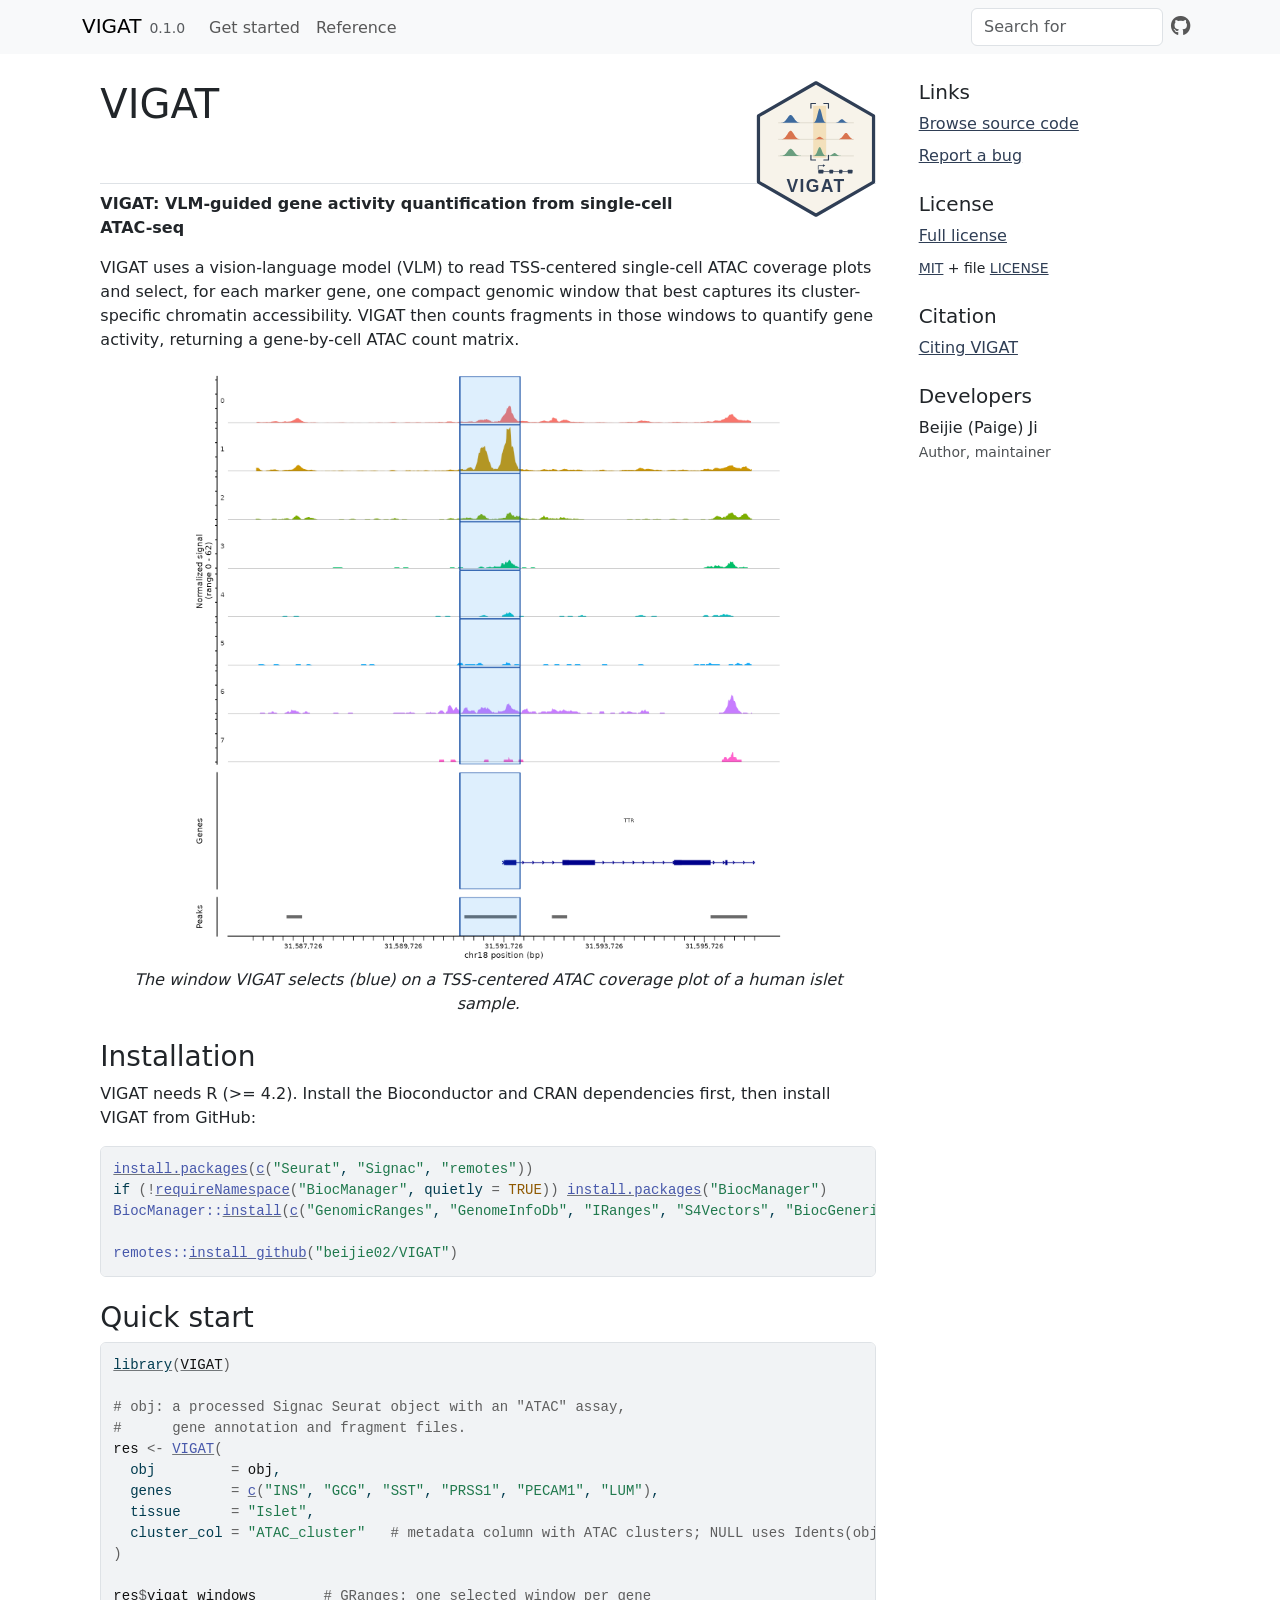
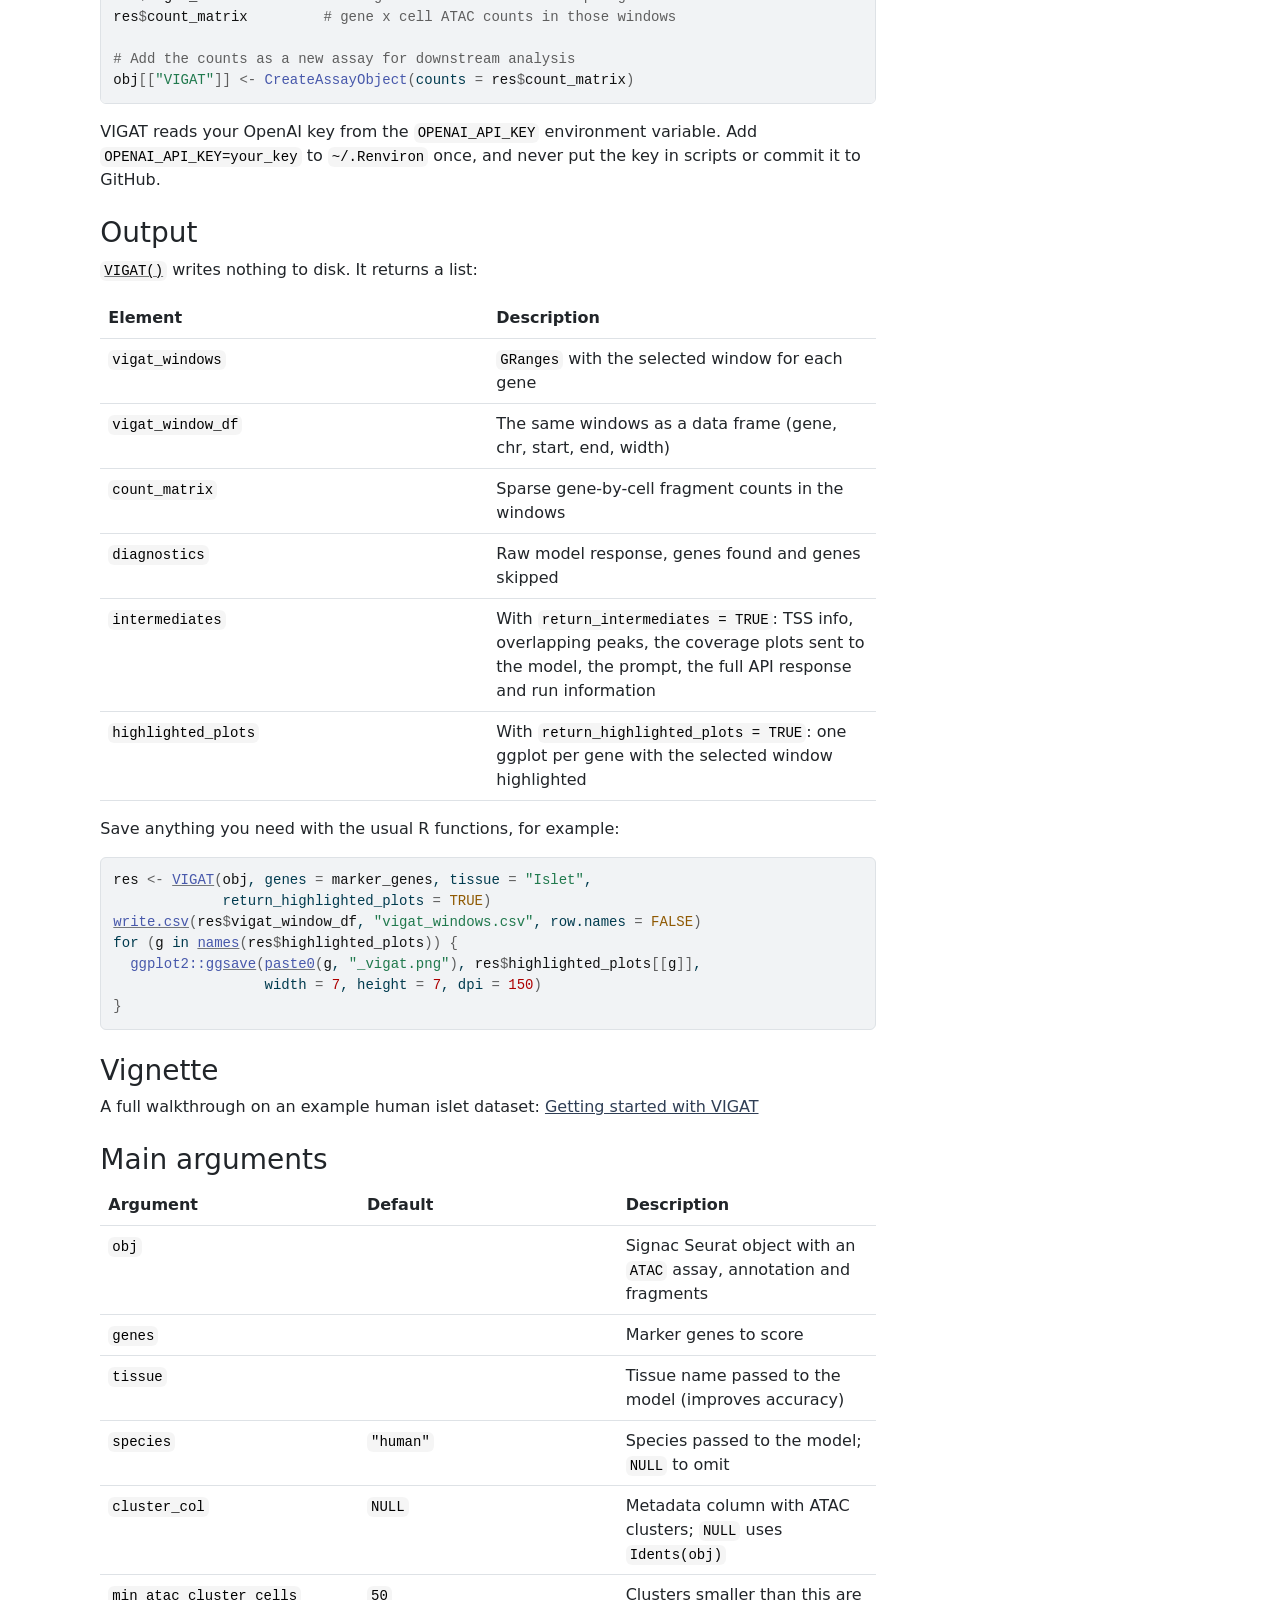
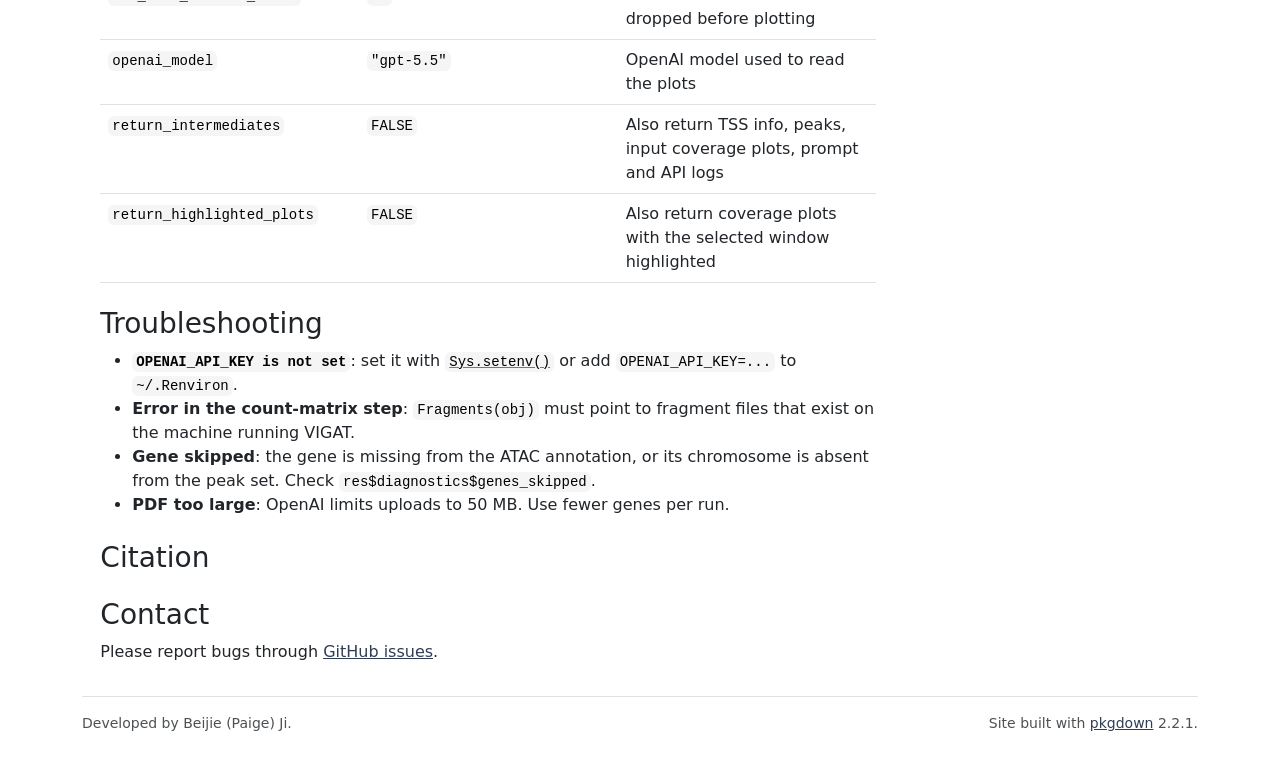
==== docs/index.html @ 5867aa21 "VIGAT(): returns results without writing files; vignette with islet example; pkgdown site" ====
<!DOCTYPE html>
<!-- Generated by pkgdown: do not edit by hand --><html lang="en">
<head>
<meta http-equiv="Content-Type" content="text/html; charset=UTF-8">
<meta charset="utf-8">
<meta http-equiv="X-UA-Compatible" content="IE=edge">
<meta name="viewport" content="width=device-width, initial-scale=1, shrink-to-fit=no">
<title>VIGAT: VLM-guided gene activity quantification from single-cell ATAC-seq • VIGAT</title>
<!-- favicons --><link rel="icon" type="image/png" sizes="96x96" href="favicon-96x96.png">
<link rel="icon" type="”image/svg+xml”" href="favicon.svg">
<link rel="apple-touch-icon" sizes="180x180" href="apple-touch-icon.png">
<link rel="icon" sizes="any" href="favicon.ico">
<link rel="manifest" href="site.webmanifest">
<script src="deps/jquery-3.6.0/jquery-3.6.0.min.js"></script><meta name="viewport" content="width=device-width, initial-scale=1, shrink-to-fit=no">
<link href="deps/bootstrap-5.3.1/bootstrap.min.css" rel="stylesheet">
<script src="deps/bootstrap-5.3.1/bootstrap.bundle.min.js"></script><link href="deps/font-awesome-6.5.2/css/all.min.css" rel="stylesheet">
<link href="deps/font-awesome-6.5.2/css/v4-shims.min.css" rel="stylesheet">
<script src="deps/headroom-0.11.0/headroom.min.js"></script><script src="deps/headroom-0.11.0/jQuery.headroom.min.js"></script><script src="deps/bootstrap-toc-1.0.1/bootstrap-toc.min.js"></script><script src="deps/clipboard.js-2.0.11/clipboard.min.js"></script><script src="deps/search-1.0.0/autocomplete.jquery.min.js"></script><script src="deps/search-1.0.0/fuse.min.js"></script><script src="deps/search-1.0.0/mark.min.js"></script><!-- pkgdown --><script src="pkgdown.js"></script><meta property="og:title" content="VIGAT: VLM-guided gene activity quantification from single-cell ATAC-seq">
<meta name="description" content="Quantifies gene activity from single-cell ATAC-seq data. Renders transcription start site centered coverage plots for marker genes, uses a vision-language model to select one compact genomic window per gene, and counts fragments in those windows to build a gene-by-cell ATAC count matrix.">
<meta property="og:description" content="Quantifies gene activity from single-cell ATAC-seq data. Renders transcription start site centered coverage plots for marker genes, uses a vision-language model to select one compact genomic window per gene, and counts fragments in those windows to build a gene-by-cell ATAC count matrix.">
<meta property="og:image" content="https://beijie02.github.io/VIGAT/logo.svg">
</head>
<body>
    <a href="#main" class="visually-hidden-focusable">Skip to contents</a>


    <nav class="navbar navbar-expand-lg fixed-top bg-light" data-bs-theme="light" aria-label="Site navigation"><div class="container">

    <a class="navbar-brand me-2" href="index.html">VIGAT</a>

    <small class="nav-text text-muted me-auto" data-bs-toggle="tooltip" data-bs-placement="bottom" title="">0.1.0</small>


    <button class="navbar-toggler" type="button" data-bs-toggle="collapse" data-bs-target="#navbar" aria-controls="navbar" aria-expanded="false" aria-label="Toggle navigation">
      <span class="navbar-toggler-icon"></span>
    </button>

    <div id="navbar" class="collapse navbar-collapse ms-3">
      <ul class="navbar-nav me-auto">
<li class="nav-item"><a class="nav-link" href="articles/VIGAT.html">Get started</a></li>
<li class="nav-item"><a class="nav-link" href="reference/index.html">Reference</a></li>
      </ul>
<ul class="navbar-nav">
<li class="nav-item"><form class="form-inline" role="search">
 <input class="form-control" type="search" name="search-input" id="search-input" autocomplete="off" aria-label="Search site" placeholder="Search for" data-search-index="search.json">
</form></li>
<li class="nav-item"><a class="external-link nav-link" href="https://github.com/beijie02/VIGAT/" aria-label="GitHub"><span class="fa fab fa-github fa-lg"></span></a></li>
      </ul>
</div>


  </div>
</nav><div class="container template-home">
<div class="row">
  <main id="main" class="col-md-9"><div class="section level1">
<div class="page-header">
<img src="logo.svg" class="logo" alt=""><h1 id="vigat-">VIGAT <a class="anchor" aria-label="anchor" href="#vigat-"></a>
</h1>
</div>
<p><strong>VIGAT: VLM-guided gene activity quantification from single-cell ATAC-seq</strong></p>
<p>VIGAT uses a vision-language model (VLM) to read TSS-centered single-cell ATAC coverage plots and select, for each marker gene, one compact genomic window that best captures its cluster-specific chromatin accessibility. VIGAT then counts fragments in those windows to quantify gene activity, returning a gene-by-cell ATAC count matrix.</p>
<p align="center">
<img src="reference/figures/vigat_example.png" width="600"><br><em>The window VIGAT selects (blue) on a TSS-centered ATAC coverage plot of a human islet sample.</em>
</p>
<div class="section level2">
<h2 id="installation">Installation<a class="anchor" aria-label="anchor" href="#installation"></a>
</h2>
<p>VIGAT needs R (&gt;= 4.2). Install the Bioconductor and CRAN dependencies first, then install VIGAT from GitHub:</p>
<div class="sourceCode" id="cb1"><pre class="downlit sourceCode r">
<code class="sourceCode R"><span><span class="fu"><a href="https://rdrr.io/r/utils/install.packages.html" class="external-link">install.packages</a></span><span class="op">(</span><span class="fu"><a href="https://rdrr.io/r/base/c.html" class="external-link">c</a></span><span class="op">(</span><span class="st">"Seurat"</span>, <span class="st">"Signac"</span>, <span class="st">"remotes"</span><span class="op">)</span><span class="op">)</span></span>
<span><span class="kw">if</span> <span class="op">(</span><span class="op">!</span><span class="fu"><a href="https://rdrr.io/r/base/ns-load.html" class="external-link">requireNamespace</a></span><span class="op">(</span><span class="st">"BiocManager"</span>, quietly <span class="op">=</span> <span class="cn">TRUE</span><span class="op">)</span><span class="op">)</span> <span class="fu"><a href="https://rdrr.io/r/utils/install.packages.html" class="external-link">install.packages</a></span><span class="op">(</span><span class="st">"BiocManager"</span><span class="op">)</span></span>
<span><span class="fu">BiocManager</span><span class="fu">::</span><span class="fu"><a href="https://bioconductor.github.io/BiocManager/reference/install.html" class="external-link">install</a></span><span class="op">(</span><span class="fu"><a href="https://rdrr.io/r/base/c.html" class="external-link">c</a></span><span class="op">(</span><span class="st">"GenomicRanges"</span>, <span class="st">"GenomeInfoDb"</span>, <span class="st">"IRanges"</span>, <span class="st">"S4Vectors"</span>, <span class="st">"BiocGenerics"</span><span class="op">)</span><span class="op">)</span></span>
<span></span>
<span><span class="fu">remotes</span><span class="fu">::</span><span class="fu"><a href="https://remotes.r-lib.org/reference/install_github.html" class="external-link">install_github</a></span><span class="op">(</span><span class="st">"beijie02/VIGAT"</span><span class="op">)</span></span></code></pre></div>
</div>
<div class="section level2">
<h2 id="quick-start">Quick start<a class="anchor" aria-label="anchor" href="#quick-start"></a>
</h2>
<div class="sourceCode" id="cb2"><pre class="downlit sourceCode r">
<code class="sourceCode R"><span><span class="kw"><a href="https://rdrr.io/r/base/library.html" class="external-link">library</a></span><span class="op">(</span><span class="va"><a href="https://github.com/beijie02/VIGAT" class="external-link">VIGAT</a></span><span class="op">)</span></span>
<span></span>
<span><span class="co"># obj: a processed Signac Seurat object with an "ATAC" assay,</span></span>
<span><span class="co">#      gene annotation and fragment files.</span></span>
<span><span class="va">res</span> <span class="op">&lt;-</span> <span class="fu"><a href="reference/VIGAT.html">VIGAT</a></span><span class="op">(</span></span>
<span>  obj         <span class="op">=</span> <span class="va">obj</span>,</span>
<span>  genes       <span class="op">=</span> <span class="fu"><a href="https://rdrr.io/r/base/c.html" class="external-link">c</a></span><span class="op">(</span><span class="st">"INS"</span>, <span class="st">"GCG"</span>, <span class="st">"SST"</span>, <span class="st">"PRSS1"</span>, <span class="st">"PECAM1"</span>, <span class="st">"LUM"</span><span class="op">)</span>,</span>
<span>  tissue      <span class="op">=</span> <span class="st">"Islet"</span>,</span>
<span>  cluster_col <span class="op">=</span> <span class="st">"ATAC_cluster"</span>   <span class="co"># metadata column with ATAC clusters; NULL uses Idents(obj)</span></span>
<span><span class="op">)</span></span>
<span></span>
<span><span class="va">res</span><span class="op">$</span><span class="va">vigat_windows</span>        <span class="co"># GRanges: one selected window per gene</span></span>
<span><span class="va">res</span><span class="op">$</span><span class="va">count_matrix</span>         <span class="co"># gene x cell ATAC counts in those windows</span></span>
<span></span>
<span><span class="co"># Add the counts as a new assay for downstream analysis</span></span>
<span><span class="va">obj</span><span class="op">[[</span><span class="st">"VIGAT"</span><span class="op">]</span><span class="op">]</span> <span class="op">&lt;-</span> <span class="fu">CreateAssayObject</span><span class="op">(</span>counts <span class="op">=</span> <span class="va">res</span><span class="op">$</span><span class="va">count_matrix</span><span class="op">)</span></span></code></pre></div>
<p>VIGAT reads your OpenAI key from the <code>OPENAI_API_KEY</code> environment variable. Add <code>OPENAI_API_KEY=your_key</code> to <code>~/.Renviron</code> once, and never put the key in scripts or commit it to GitHub.</p>
</div>
<div class="section level2">
<h2 id="output">Output<a class="anchor" aria-label="anchor" href="#output"></a>
</h2>
<p><code><a href="reference/VIGAT.html">VIGAT()</a></code> writes nothing to disk. It returns a list:</p>
<table class="table">
<colgroup>
<col width="50%">
<col width="50%">
</colgroup>
<thead><tr>
<th>Element</th>
<th>Description</th>
</tr></thead>
<tbody>
<tr>
<td><code>vigat_windows</code></td>
<td>
<code>GRanges</code> with the selected window for each gene</td>
</tr>
<tr>
<td><code>vigat_window_df</code></td>
<td>The same windows as a data frame (gene, chr, start, end, width)</td>
</tr>
<tr>
<td><code>count_matrix</code></td>
<td>Sparse gene-by-cell fragment counts in the windows</td>
</tr>
<tr>
<td><code>diagnostics</code></td>
<td>Raw model response, genes found and genes skipped</td>
</tr>
<tr>
<td><code>intermediates</code></td>
<td>With <code>return_intermediates = TRUE</code>: TSS info, overlapping peaks, the coverage plots sent to the model, the prompt, the full API response and run information</td>
</tr>
<tr>
<td><code>highlighted_plots</code></td>
<td>With <code>return_highlighted_plots = TRUE</code>: one ggplot per gene with the selected window highlighted</td>
</tr>
</tbody>
</table>
<p>Save anything you need with the usual R functions, for example:</p>
<div class="sourceCode" id="cb3"><pre class="downlit sourceCode r">
<code class="sourceCode R"><span><span class="va">res</span> <span class="op">&lt;-</span> <span class="fu"><a href="reference/VIGAT.html">VIGAT</a></span><span class="op">(</span><span class="va">obj</span>, genes <span class="op">=</span> <span class="va">marker_genes</span>, tissue <span class="op">=</span> <span class="st">"Islet"</span>,</span>
<span>             return_highlighted_plots <span class="op">=</span> <span class="cn">TRUE</span><span class="op">)</span></span>
<span><span class="fu"><a href="https://rdrr.io/r/utils/write.table.html" class="external-link">write.csv</a></span><span class="op">(</span><span class="va">res</span><span class="op">$</span><span class="va">vigat_window_df</span>, <span class="st">"vigat_windows.csv"</span>, row.names <span class="op">=</span> <span class="cn">FALSE</span><span class="op">)</span></span>
<span><span class="kw">for</span> <span class="op">(</span><span class="va">g</span> <span class="kw">in</span> <span class="fu"><a href="https://rdrr.io/r/base/names.html" class="external-link">names</a></span><span class="op">(</span><span class="va">res</span><span class="op">$</span><span class="va">highlighted_plots</span><span class="op">)</span><span class="op">)</span> <span class="op">{</span></span>
<span>  <span class="fu">ggplot2</span><span class="fu">::</span><span class="fu"><a href="https://ggplot2.tidyverse.org/reference/ggsave.html" class="external-link">ggsave</a></span><span class="op">(</span><span class="fu"><a href="https://rdrr.io/r/base/paste.html" class="external-link">paste0</a></span><span class="op">(</span><span class="va">g</span>, <span class="st">"_vigat.png"</span><span class="op">)</span>, <span class="va">res</span><span class="op">$</span><span class="va">highlighted_plots</span><span class="op">[[</span><span class="va">g</span><span class="op">]</span><span class="op">]</span>,</span>
<span>                  width <span class="op">=</span> <span class="fl">7</span>, height <span class="op">=</span> <span class="fl">7</span>, dpi <span class="op">=</span> <span class="fl">150</span><span class="op">)</span></span>
<span><span class="op">}</span></span></code></pre></div>
</div>
<div class="section level2">
<h2 id="vignette">Vignette<a class="anchor" aria-label="anchor" href="#vignette"></a>
</h2>
<p>A full walkthrough on an example human islet dataset: <a href="https://beijie02.github.io/VIGAT/articles/VIGAT.html">Getting started with VIGAT</a></p>
</div>
<div class="section level2">
<h2 id="main-arguments">Main arguments<a class="anchor" aria-label="anchor" href="#main-arguments"></a>
</h2>
<table class="table">
<colgroup>
<col width="33%">
<col width="33%">
<col width="33%">
</colgroup>
<thead><tr>
<th>Argument</th>
<th>Default</th>
<th>Description</th>
</tr></thead>
<tbody>
<tr>
<td><code>obj</code></td>
<td></td>
<td>Signac Seurat object with an <code>ATAC</code> assay, annotation and fragments</td>
</tr>
<tr>
<td><code>genes</code></td>
<td></td>
<td>Marker genes to score</td>
</tr>
<tr>
<td><code>tissue</code></td>
<td></td>
<td>Tissue name passed to the model (improves accuracy)</td>
</tr>
<tr>
<td><code>species</code></td>
<td><code>"human"</code></td>
<td>Species passed to the model; <code>NULL</code> to omit</td>
</tr>
<tr>
<td><code>cluster_col</code></td>
<td><code>NULL</code></td>
<td>Metadata column with ATAC clusters; <code>NULL</code> uses <code>Idents(obj)</code>
</td>
</tr>
<tr>
<td><code>min_atac_cluster_cells</code></td>
<td><code>50</code></td>
<td>Clusters smaller than this are dropped before plotting</td>
</tr>
<tr>
<td><code>openai_model</code></td>
<td><code>"gpt-5.5"</code></td>
<td>OpenAI model used to read the plots</td>
</tr>
<tr>
<td><code>return_intermediates</code></td>
<td><code>FALSE</code></td>
<td>Also return TSS info, peaks, input coverage plots, prompt and API logs</td>
</tr>
<tr>
<td><code>return_highlighted_plots</code></td>
<td><code>FALSE</code></td>
<td>Also return coverage plots with the selected window highlighted</td>
</tr>
</tbody>
</table>
</div>
<div class="section level2">
<h2 id="troubleshooting">Troubleshooting<a class="anchor" aria-label="anchor" href="#troubleshooting"></a>
</h2>
<ul>
<li>
<strong><code>OPENAI_API_KEY is not set</code></strong>: set it with <code><a href="https://rdrr.io/r/base/Sys.setenv.html" class="external-link">Sys.setenv()</a></code> or add <code>OPENAI_API_KEY=...</code> to <code>~/.Renviron</code>.</li>
<li>
<strong>Error in the count-matrix step</strong>: <code>Fragments(obj)</code> must point to fragment files that exist on the machine running VIGAT.</li>
<li>
<strong>Gene skipped</strong>: the gene is missing from the ATAC annotation, or its chromosome is absent from the peak set. Check <code>res$diagnostics$genes_skipped</code>.</li>
<li>
<strong>PDF too large</strong>: OpenAI limits uploads to 50 MB. Use fewer genes per run.</li>
</ul>
</div>
<div class="section level2">
<h2 id="citation">Citation<a class="anchor" aria-label="anchor" href="#citation"></a>
</h2>
<!-- TODO -->
</div>
<div class="section level2">
<h2 id="contact">Contact<a class="anchor" aria-label="anchor" href="#contact"></a>
</h2>
<!-- TODO: authors and maintainer. -->
<p>Please report bugs through <a href="https://github.com/beijie02/VIGAT/issues" class="external-link">GitHub issues</a>.</p>
</div>
</div>
  </main><aside class="col-md-3"><div class="links">
<h2 data-toc-skip>Links</h2>
<ul class="list-unstyled">
<li><a href="https://github.com/beijie02/VIGAT/" class="external-link">Browse source code</a></li>
<li><a href="https://github.com/beijie02/VIGAT/issues" class="external-link">Report a bug</a></li>
</ul>
</div>

<div class="license">
<h2 data-toc-skip>License</h2>
<ul class="list-unstyled">
<li><a href="LICENSE.html">Full license</a></li>
<li><small><a href="https://opensource.org/licenses/mit-license.php" class="external-link">MIT</a> + file <a href="LICENSE-text.html">LICENSE</a></small></li>
</ul>
</div>


<div class="citation">
<h2 data-toc-skip>Citation</h2>
<ul class="list-unstyled">
<li><a href="authors.html#citation">Citing VIGAT</a></li>
</ul>
</div>

<div class="developers">
<h2 data-toc-skip>Developers</h2>
<ul class="list-unstyled">
<li>Beijie (Paige) Ji <br><small class="roles"> Author, maintainer </small>   </li>
</ul>
</div>



  </aside>
</div>


    <footer><div class="pkgdown-footer-left">
  <p>Developed by Beijie (Paige) Ji.</p>
</div>

<div class="pkgdown-footer-right">
  <p>Site built with <a href="https://pkgdown.r-lib.org/" class="external-link">pkgdown</a> 2.2.1.</p>
</div>

    </footer>
</div>





  </body>
</html>
---- docs/deps/font-awesome-6.5.2/css/v4-shims.min.css ----
/*!
 * Font Awesome Free 6.5.2 by @fontawesome - https://fontawesome.com
 * License - https://fontawesome.com/license/free (Icons: CC BY 4.0, Fonts: SIL OFL 1.1, Code: MIT License)
 * Copyright 2024 Fonticons, Inc.
 */
.fa.fa-glass:before{content:"\f000"}.fa.fa-envelope-o{font-family:"Font Awesome 6 Free";font-weight:400}.fa.fa-envelope-o:before{content:"\f0e0"}.fa.fa-star-o{font-family:"Font Awesome 6 Free";font-weight:400}.fa.fa-star-o:before{content:"\f005"}.fa.fa-close:before,.fa.fa-remove:before{content:"\f00d"}.fa.fa-gear:before{content:"\f013"}.fa.fa-trash-o{font-family:"Font Awesome 6 Free";font-weight:400}.fa.fa-trash-o:before{content:"\f2ed"}.fa.fa-home:before{content:"\f015"}.fa.fa-file-o{font-family:"Font Awesome 6 Free";font-weight:400}.fa.fa-file-o:before{content:"\f15b"}.fa.fa-clock-o{font-family:"Font Awesome 6 Free";font-weight:400}.fa.fa-clock-o:before{content:"\f017"}.fa.fa-arrow-circle-o-down{font-family:"Font Awesome 6 Free";font-weight:400}.fa.fa-arrow-circle-o-down:before{content:"\f358"}.fa.fa-arrow-circle-o-up{font-family:"Font Awesome 6 Free";font-weight:400}.fa.fa-arrow-circle-o-up:before{content:"\f35b"}.fa.fa-play-circle-o{font-family:"Font Awesome 6 Free";font-weight:400}.fa.fa-play-circle-o:before{content:"\f144"}.fa.fa-repeat:before,.fa.fa-rotate-right:before{content:"\f01e"}.fa.fa-refresh:before{content:"\f021"}.fa.fa-list-alt{font-family:"Font Awesome 6 Free";font-weight:400}.fa.fa-list-alt:before{content:"\f022"}.fa.fa-dedent:before{content:"\f03b"}.fa.fa-video-camera:before{content:"\f03d"}.fa.fa-picture-o{font-family:"Font Awesome 6 Free";font-weight:400}.fa.fa-picture-o:before{content:"\f03e"}.fa.fa-photo{font-family:"Font Awesome 6 Free";font-weight:400}.fa.fa-photo:before{content:"\f03e"}.fa.fa-image{font-family:"Font Awesome 6 Free";font-weight:400}.fa.fa-image:before{content:"\f03e"}.fa.fa-map-marker:before{content:"\f3c5"}.fa.fa-pencil-square-o{font-family:"Font Awesome 6 Free";font-weight:400}.fa.fa-pencil-square-o:before{content:"\f044"}.fa.fa-edit{font-family:"Font Awesome 6 Free";font-weight:400}.fa.fa-edit:before{content:"\f044"}.fa.fa-share-square-o:before{content:"\f14d"}.fa.fa-check-square-o{font-family:"Font Awesome 6 Free";font-weight:400}.fa.fa-check-square-o:before{content:"\f14a"}.fa.fa-arrows:before{content:"\f0b2"}.fa.fa-times-circle-o{font-family:"Font Awesome 6 Free";font-weight:400}.fa.fa-times-circle-o:before{content:"\f057"}.fa.fa-check-circle-o{font-family:"Font Awesome 6 Free";font-weight:400}.fa.fa-check-circle-o:before{content:"\f058"}.fa.fa-mail-forward:before{content:"\f064"}.fa.fa-expand:before{content:"\f424"}.fa.fa-compress:before{content:"\f422"}.fa.fa-eye,.fa.fa-eye-slash{font-family:"Font Awesome 6 Free";font-weight:400}.fa.fa-warning:before{content:"\f071"}.fa.fa-calendar:before{content:"\f073"}.fa.fa-arrows-v:before{content:"\f338"}.fa.fa-arrows-h:before{content:"\f337"}.fa.fa-bar-chart-o:before,.fa.fa-bar-chart:before{content:"\e0e3"}.fa.fa-twitter-square{font-family:"Font Awesome 6 Brands";font-weight:400}.fa.fa-twitter-square:before{content:"\f081"}.fa.fa-facebook-square{font-family:"Font Awesome 6 Brands";font-weight:400}.fa.fa-facebook-square:before{content:"\f082"}.fa.fa-gears:before{content:"\f085"}.fa.fa-thumbs-o-up{font-family:"Font Awesome 6 Free";font-weight:400}.fa.fa-thumbs-o-up:before{content:"\f164"}.fa.fa-thumbs-o-down{font-family:"Font Awesome 6 Free";font-weight:400}.fa.fa-thumbs-o-down:before{content:"\f165"}.fa.fa-heart-o{font-family:"Font Awesome 6 Free";font-weight:400}.fa.fa-heart-o:before{content:"\f004"}.fa.fa-sign-out:before{content:"\f2f5"}.fa.fa-linkedin-square{font-family:"Font Awesome 6 Brands";font-weight:400}.fa.fa-linkedin-square:before{content:"\f08c"}.fa.fa-thumb-tack:before{content:"\f08d"}.fa.fa-external-link:before{content:"\f35d"}.fa.fa-sign-in:before{content:"\f2f6"}.fa.fa-github-square{font-family:"Font Awesome 6 Brands";font-weight:400}.fa.fa-github-square:before{content:"\f092"}.fa.fa-lemon-o{font-family:"Font Awesome 6 Free";font-weight:400}.fa.fa-lemon-o:before{content:"\f094"}.fa.fa-square-o{font-family:"Font Awesome 6 Free";font-weight:400}.fa.fa-square-o:before{content:"\f0c8"}.fa.fa-bookmark-o{font-family:"Font Awesome 6 Free";font-weight:400}.fa.fa-bookmark-o:before{content:"\f02e"}.fa.fa-facebook,.fa.fa-twitter{font-family:"Font Awesome 6 Brands";font-weight:400}.fa.fa-facebook:before{content:"\f39e"}.fa.fa-facebook-f{font-family:"Font Awesome 6 Brands";font-weight:400}.fa.fa-facebook-f:before{content:"\f39e"}.fa.fa-github{font-family:"Font Awesome 6 Brands";font-weight:400}.fa.fa-credit-card{font-family:"Font Awesome 6 Free";font-weight:400}.fa.fa-feed:before{content:"\f09e"}.fa.fa-hdd-o{font-family:"Font Awesome 6 Free";font-weight:400}.fa.fa-hdd-o:before{content:"\f0a0"}.fa.fa-hand-o-right{font-family:"Font Awesome 6 Free";font-weight:400}.fa.fa-hand-o-right:before{content:"\f0a4"}.fa.fa-hand-o-left{font-family:"Font Awesome 6 Free";font-weight:400}.fa.fa-hand-o-left:before{content:"\f0a5"}.fa.fa-hand-o-up{font-family:"Font Awesome 6 Free";font-weight:400}.fa.fa-hand-o-up:before{content:"\f0a6"}.fa.fa-hand-o-down{font-family:"Font Awesome 6 Free";font-weight:400}.fa.fa-hand-o-down:before{content:"\f0a7"}.fa.fa-globe:before{content:"\f57d"}.fa.fa-tasks:before{content:"\f828"}.fa.fa-arrows-alt:before{content:"\f31e"}.fa.fa-group:before{content:"\f0c0"}.fa.fa-chain:before{content:"\f0c1"}.fa.fa-cut:before{content:"\f0c4"}.fa.fa-files-o{font-family:"Font Awesome 6 Free";font-weight:400}.fa.fa-files-o:before{content:"\f0c5"}.fa.fa-floppy-o{font-family:"Font Awesome 6 Free";font-weight:400}.fa.fa-floppy-o:before{content:"\f0c7"}.fa.fa-save{font-family:"Font Awesome 6 Free";font-weight:400}.fa.fa-save:before{content:"\f0c7"}.fa.fa-navicon:before,.fa.fa-reorder:before{content:"\f0c9"}.fa.fa-magic:before{content:"\e2ca"}.fa.fa-pinterest,.fa.fa-pinterest-square{font-family:"Font Awesome 6 Brands";font-weight:400}.fa.fa-pinterest-square:before{content:"\f0d3"}.fa.fa-google-plus-square{font-family:"Font Awesome 6 Brands";font-weight:400}.fa.fa-google-plus-square:before{content:"\f0d4"}.fa.fa-google-plus{font-family:"Font Awesome 6 Brands";font-weight:400}.fa.fa-google-plus:before{content:"\f0d5"}.fa.fa-money:before{content:"\f3d1"}.fa.fa-unsorted:before{content:"\f0dc"}.fa.fa-sort-desc:before{content:"\f0dd"}.fa.fa-sort-asc:before{content:"\f0de"}.fa.fa-linkedin{font-family:"Font Awesome 6 Brands";font-weight:400}.fa.fa-linkedin:before{content:"\f0e1"}.fa.fa-rotate-left:before{content:"\f0e2"}.fa.fa-legal:before{content:"\f0e3"}.fa.fa-dashboard:before,.fa.fa-tachometer:before{content:"\f625"}.fa.fa-comment-o{font-family:"Font Awesome 6 Free";font-weight:400}.fa.fa-comment-o:before{content:"\f075"}.fa.fa-comments-o{font-family:"Font Awesome 6 Free";font-weight:400}.fa.fa-comments-o:before{content:"\f086"}.fa.fa-flash:before{content:"\f0e7"}.fa.fa-clipboard:before{content:"\f0ea"}.fa.fa-lightbulb-o{font-family:"Font Awesome 6 Free";font-weight:400}.fa.fa-lightbulb-o:before{content:"\f0eb"}.fa.fa-exchange:before{content:"\f362"}.fa.fa-cloud-download:before{content:"\f0ed"}.fa.fa-cloud-upload:before{content:"\f0ee"}.fa.fa-bell-o{font-family:"Font Awesome 6 Free";font-weight:400}.fa.fa-bell-o:before{content:"\f0f3"}.fa.fa-cutlery:before{content:"\f2e7"}.fa.fa-file-text-o{font-family:"Font Awesome 6 Free";font-weight:400}.fa.fa-file-text-o:before{content:"\f15c"}.fa.fa-building-o{font-family:"Font Awesome 6 Free";font-weight:400}.fa.fa-building-o:before{content:"\f1ad"}.fa.fa-hospital-o{font-family:"Font Awesome 6 Free";font-weight:400}.fa.fa-hospital-o:before{content:"\f0f8"}.fa.fa-tablet:before{content:"\f3fa"}.fa.fa-mobile-phone:before,.fa.fa-mobile:before{content:"\f3cd"}.fa.fa-circle-o{font-family:"Font Awesome 6 Free";font-weight:400}.fa.fa-circle-o:before{content:"\f111"}.fa.fa-mail-reply:before{content:"\f3e5"}.fa.fa-github-alt{font-family:"Font Awesome 6 Brands";font-weight:400}.fa.fa-folder-o{font-family:"Font Awesome 6 Free";font-weight:400}.fa.fa-folder-o:before{content:"\f07b"}.fa.fa-folder-open-o{font-family:"Font Awesome 6 Free";font-weight:400}.fa.fa-folder-open-o:before{content:"\f07c"}.fa.fa-smile-o{font-family:"Font Awesome 6 Free";font-weight:400}.fa.fa-smile-o:before{content:"\f118"}.fa.fa-frown-o{font-family:"Font Awesome 6 Free";font-weight:400}.fa.fa-frown-o:before{content:"\f119"}.fa.fa-meh-o{font-family:"Font Awesome 6 Free";font-weight:400}.fa.fa-meh-o:before{content:"\f11a"}.fa.fa-keyboard-o{font-family:"Font Awesome 6 Free";font-weight:400}.fa.fa-keyboard-o:before{content:"\f11c"}.fa.fa-flag-o{font-family:"Font Awesome 6 Free";font-weight:400}.fa.fa-flag-o:before{content:"\f024"}.fa.fa-mail-reply-all:before{content:"\f122"}.fa.fa-star-half-o{font-family:"Font Awesome 6 Free";font-weight:400}.fa.fa-star-half-o:before{content:"\f5c0"}.fa.fa-star-half-empty{font-family:"Font Awesome 6 Free";font-weight:400}.fa.fa-star-half-empty:before{content:"\f5c0"}.fa.fa-star-half-full{font-family:"Font Awesome 6 Free";font-weight:400}.fa.fa-star-half-full:before{content:"\f5c0"}.fa.fa-code-fork:before{content:"\f126"}.fa.fa-chain-broken:before,.fa.fa-unlink:before{content:"\f127"}.fa.fa-calendar-o{font-family:"Font Awesome 6 Free";font-weight:400}.fa.fa-calendar-o:before{content:"\f133"}.fa.fa-css3,.fa.fa-html5,.fa.fa-maxcdn{font-family:"Font Awesome 6 Brands";font-weight:400}.fa.fa-unlock-alt:before{content:"\f09c"}.fa.fa-minus-square-o{font-family:"Font Awesome 6 Free";font-weight:400}.fa.fa-minus-square-o:before{content:"\f146"}.fa.fa-level-up:before{content:"\f3bf"}.fa.fa-level-down:before{content:"\f3be"}.fa.fa-pencil-square:before{content:"\f14b"}.fa.fa-external-link-square:before{content:"\f360"}.fa.fa-compass{font-family:"Font Awesome 6 Free";font-weight:400}.fa.fa-caret-square-o-down{font-family:"Font Awesome 6 Free";font-weight:400}.fa.fa-caret-square-o-down:before{content:"\f150"}.fa.fa-toggle-down{font-family:"Font Awesome 6 Free";font-weight:400}.fa.fa-toggle-down:before{content:"\f150"}.fa.fa-caret-square-o-up{font-family:"Font Awesome 6 Free";font-weight:400}.fa.fa-caret-square-o-up:before{content:"\f151"}.fa.fa-toggle-up{font-family:"Font Awesome 6 Free";font-weight:400}.fa.fa-toggle-up:before{content:"\f151"}.fa.fa-caret-square-o-right{font-family:"Font Awesome 6 Free";font-weight:400}.fa.fa-caret-square-o-right:before{content:"\f152"}.fa.fa-toggle-right{font-family:"Font Awesome 6 Free";font-weight:400}.fa.fa-toggle-right:before{content:"\f152"}.fa.fa-eur:before,.fa.fa-euro:before{content:"\f153"}.fa.fa-gbp:before{content:"\f154"}.fa.fa-dollar:before,.fa.fa-usd:before{content:"\24"}.fa.fa-inr:before,.fa.fa-rupee:before{content:"\e1bc"}.fa.fa-cny:before,.fa.fa-jpy:before,.fa.fa-rmb:before,.fa.fa-yen:before{content:"\f157"}.fa.fa-rouble:before,.fa.fa-rub:before,.fa.fa-ruble:before{content:"\f158"}.fa.fa-krw:before,.fa.fa-won:before{content:"\f159"}.fa.fa-bitcoin,.fa.fa-btc{font-family:"Font Awesome 6 Brands";font-weight:400}.fa.fa-bitcoin:before{content:"\f15a"}.fa.fa-file-text:before{content:"\f15c"}.fa.fa-sort-alpha-asc:before{content:"\f15d"}.fa.fa-sort-alpha-desc:before{content:"\f881"}.fa.fa-sort-amount-asc:before{content:"\f884"}.fa.fa-sort-amount-desc:before{content:"\f160"}.fa.fa-sort-numeric-asc:before{content:"\f162"}.fa.fa-sort-numeric-desc:before{content:"\f886"}.fa.fa-youtube-square{font-family:"Font Awesome 6 Brands";font-weight:400}.fa.fa-youtube-square:before{content:"\f431"}.fa.fa-xing,.fa.fa-xing-square,.fa.fa-youtube{font-family:"Font Awesome 6 Brands";font-weight:400}.fa.fa-xing-square:before{content:"\f169"}.fa.fa-youtube-play{font-family:"Font Awesome 6 Brands";font-weight:400}.fa.fa-youtube-play:before{content:"\f167"}.fa.fa-adn,.fa.fa-bitbucket,.fa.fa-bitbucket-square,.fa.fa-dropbox,.fa.fa-flickr,.fa.fa-instagram,.fa.fa-stack-overflow{font-family:"Font Awesome 6 Brands";font-weight:400}.fa.fa-bitbucket-square:before{content:"\f171"}.fa.fa-tumblr,.fa.fa-tumblr-square{font-family:"Font Awesome 6 Brands";font-weight:400}.fa.fa-tumblr-square:before{content:"\f174"}.fa.fa-long-arrow-down:before{content:"\f309"}.fa.fa-long-arrow-up:before{content:"\f30c"}.fa.fa-long-arrow-left:before{content:"\f30a"}.fa.fa-long-arrow-right:before{content:"\f30b"}.fa.fa-android,.fa.fa-apple,.fa.fa-dribbble,.fa.fa-foursquare,.fa.fa-gittip,.fa.fa-gratipay,.fa.fa-linux,.fa.fa-skype,.fa.fa-trello,.fa.fa-windows{font-family:"Font Awesome 6 Brands";font-weight:400}.fa.fa-gittip:before{content:"\f184"}.fa.fa-sun-o{font-family:"Font Awesome 6 Free";font-weight:400}.fa.fa-sun-o:before{content:"\f185"}.fa.fa-moon-o{font-family:"Font Awesome 6 Free";font-weight:400}.fa.fa-moon-o:before{content:"\f186"}.fa.fa-pagelines,.fa.fa-renren,.fa.fa-stack-exchange,.fa.fa-vk,.fa.fa-weibo{font-family:"Font Awesome 6 Brands";font-weight:400}.fa.fa-arrow-circle-o-right{font-family:"Font Awesome 6 Free";font-weight:400}.fa.fa-arrow-circle-o-right:before{content:"\f35a"}.fa.fa-arrow-circle-o-left{font-family:"Font Awesome 6 Free";font-weight:400}.fa.fa-arrow-circle-o-left:before{content:"\f359"}.fa.fa-caret-square-o-left{font-family:"Font Awesome 6 Free";font-weight:400}.fa.fa-caret-square-o-left:before{content:"\f191"}.fa.fa-toggle-left{font-family:"Font Awesome 6 Free";font-weight:400}.fa.fa-toggle-left:before{content:"\f191"}.fa.fa-dot-circle-o{font-family:"Font Awesome 6 Free";font-weight:400}.fa.fa-dot-circle-o:before{content:"\f192"}.fa.fa-vimeo-square{font-family:"Font Awesome 6 Brands";font-weight:400}.fa.fa-vimeo-square:before{content:"\f194"}.fa.fa-try:before,.fa.fa-turkish-lira:before{content:"\e2bb"}.fa.fa-plus-square-o{font-family:"Font Awesome 6 Free";font-weight:400}.fa.fa-plus-square-o:before{content:"\f0fe"}.fa.fa-openid,.fa.fa-slack,.fa.fa-wordpress{font-family:"Font Awesome 6 Brands";font-weight:400}.fa.fa-bank:before,.fa.fa-institution:before{content:"\f19c"}.fa.fa-mortar-board:before{content:"\f19d"}.fa.fa-google,.fa.fa-reddit,.fa.fa-reddit-square,.fa.fa-yahoo{font-family:"Font Awesome 6 Brands";font-weight:400}.fa.fa-reddit-square:before{content:"\f1a2"}.fa.fa-behance,.fa.fa-behance-square,.fa.fa-delicious,.fa.fa-digg,.fa.fa-drupal,.fa.fa-joomla,.fa.fa-pied-piper-alt,.fa.fa-pied-piper-pp,.fa.fa-stumbleupon,.fa.fa-stumbleupon-circle{font-family:"Font Awesome 6 Brands";font-weight:400}.fa.fa-behance-square:before{content:"\f1b5"}.fa.fa-steam,.fa.fa-steam-square{font-family:"Font Awesome 6 Brands";font-weight:400}.fa.fa-steam-square:before{content:"\f1b7"}.fa.fa-automobile:before{content:"\f1b9"}.fa.fa-cab:before{content:"\f1ba"}.fa.fa-deviantart,.fa.fa-soundcloud,.fa.fa-spotify{font-family:"Font Awesome 6 Brands";font-weight:400}.fa.fa-file-pdf-o{font-family:"Font Awesome 6 Free";font-weight:400}.fa.fa-file-pdf-o:before{content:"\f1c1"}.fa.fa-file-word-o{font-family:"Font Awesome 6 Free";font-weight:400}.fa.fa-file-word-o:before{content:"\f1c2"}.fa.fa-file-excel-o{font-family:"Font Awesome 6 Free";font-weight:400}.fa.fa-file-excel-o:before{content:"\f1c3"}.fa.fa-file-powerpoint-o{font-family:"Font Awesome 6 Free";font-weight:400}.fa.fa-file-powerpoint-o:before{content:"\f1c4"}.fa.fa-file-image-o{font-family:"Font Awesome 6 Free";font-weight:400}.fa.fa-file-image-o:before{content:"\f1c5"}.fa.fa-file-photo-o{font-family:"Font Awesome 6 Free";font-weight:400}.fa.fa-file-photo-o:before{content:"\f1c5"}.fa.fa-file-picture-o{font-family:"Font Awesome 6 Free";font-weight:400}.fa.fa-file-picture-o:before{content:"\f1c5"}.fa.fa-file-archive-o{font-family:"Font Awesome 6 Free";font-weight:400}.fa.fa-file-archive-o:before{content:"\f1c6"}.fa.fa-file-zip-o{font-family:"Font Awesome 6 Free";font-weight:400}.fa.fa-file-zip-o:before{content:"\f1c6"}.fa.fa-file-audio-o{font-family:"Font Awesome 6 Free";font-weight:400}.fa.fa-file-audio-o:before{content:"\f1c7"}.fa.fa-file-sound-o{font-family:"Font Awesome 6 Free";font-weight:400}.fa.fa-file-sound-o:before{content:"\f1c7"}.fa.fa-file-video-o{font-family:"Font Awesome 6 Free";font-weight:400}.fa.fa-file-video-o:before{content:"\f1c8"}.fa.fa-file-movie-o{font-family:"Font Awesome 6 Free";font-weight:400}.fa.fa-file-movie-o:before{content:"\f1c8"}.fa.fa-file-code-o{font-family:"Font Awesome 6 Free";font-weight:400}.fa.fa-file-code-o:before{content:"\f1c9"}.fa.fa-codepen,.fa.fa-jsfiddle,.fa.fa-vine{font-family:"Font Awesome 6 Brands";font-weight:400}.fa.fa-life-bouy:before,.fa.fa-life-buoy:before,.fa.fa-life-saver:before,.fa.fa-support:before{content:"\f1cd"}.fa.fa-circle-o-notch:before{content:"\f1ce"}.fa.fa-ra,.fa.fa-rebel{font-family:"Font Awesome 6 Brands";font-weight:400}.fa.fa-ra:before{content:"\f1d0"}.fa.fa-resistance{font-family:"Font Awesome 6 Brands";font-weight:400}.fa.fa-resistance:before{content:"\f1d0"}.fa.fa-empire,.fa.fa-ge{font-family:"Font Awesome 6 Brands";font-weight:400}.fa.fa-ge:before{content:"\f1d1"}.fa.fa-git-square{font-family:"Font Awesome 6 Brands";font-weight:400}.fa.fa-git-square:before{content:"\f1d2"}.fa.fa-git,.fa.fa-hacker-news,.fa.fa-y-combinator-square{font-family:"Font Awesome 6 Brands";font-weight:400}.fa.fa-y-combinator-square:before{content:"\f1d4"}.fa.fa-yc-square{font-family:"Font Awesome 6 Brands";font-weight:400}.fa.fa-yc-square:before{content:"\f1d4"}.fa.fa-qq,.fa.fa-tencent-weibo,.fa.fa-wechat,.fa.fa-weixin{font-family:"Font Awesome 6 Brands";font-weight:400}.fa.fa-wechat:before{content:"\f1d7"}.fa.fa-send:before{content:"\f1d8"}.fa.fa-paper-plane-o{font-family:"Font Awesome 6 Free";font-weight:400}.fa.fa-paper-plane-o:before{content:"\f1d8"}.fa.fa-send-o{font-family:"Font Awesome 6 Free";font-weight:400}.fa.fa-send-o:before{content:"\f1d8"}.fa.fa-circle-thin{font-family:"Font Awesome 6 Free";font-weight:400}.fa.fa-circle-thin:before{content:"\f111"}.fa.fa-header:before{content:"\f1dc"}.fa.fa-futbol-o{font-family:"Font Awesome 6 Free";font-weight:400}.fa.fa-futbol-o:before{content:"\f1e3"}.fa.fa-soccer-ball-o{font-family:"Font Awesome 6 Free";font-weight:400}.fa.fa-soccer-ball-o:before{content:"\f1e3"}.fa.fa-slideshare,.fa.fa-twitch,.fa.fa-yelp{font-family:"Font Awesome 6 Brands";font-weight:400}.fa.fa-newspaper-o{font-family:"Font Awesome 6 Free";font-weight:400}.fa.fa-newspaper-o:before{content:"\f1ea"}.fa.fa-cc-amex,.fa.fa-cc-discover,.fa.fa-cc-mastercard,.fa.fa-cc-paypal,.fa.fa-cc-stripe,.fa.fa-cc-visa,.fa.fa-google-wallet,.fa.fa-paypal{font-family:"Font Awesome 6 Brands";font-weight:400}.fa.fa-bell-slash-o{font-family:"Font Awesome 6 Free";font-weight:400}.fa.fa-bell-slash-o:before{content:"\f1f6"}.fa.fa-trash:before{content:"\f2ed"}.fa.fa-copyright{font-family:"Font Awesome 6 Free";font-weight:400}.fa.fa-eyedropper:before{content:"\f1fb"}.fa.fa-area-chart:before{content:"\f1fe"}.fa.fa-pie-chart:before{content:"\f200"}.fa.fa-line-chart:before{content:"\f201"}.fa.fa-lastfm,.fa.fa-lastfm-square{font-family:"Font Awesome 6 Brands";font-weight:400}.fa.fa-lastfm-square:before{content:"\f203"}.fa.fa-angellist,.fa.fa-ioxhost{font-family:"Font Awesome 6 Brands";font-weight:400}.fa.fa-cc{font-family:"Font Awesome 6 Free";font-weight:400}.fa.fa-cc:before{content:"\f20a"}.fa.fa-ils:before,.fa.fa-shekel:before,.fa.fa-sheqel:before{content:"\f20b"}.fa.fa-buysellads,.fa.fa-connectdevelop,.fa.fa-dashcube,.fa.fa-forumbee,.fa.fa-leanpub,.fa.fa-sellsy,.fa.fa-shirtsinbulk,.fa.fa-simplybuilt,.fa.fa-skyatlas{font-family:"Font Awesome 6 Brands";font-weight:400}.fa.fa-diamond{font-family:"Font Awesome 6 Free";font-weight:400}.fa.fa-diamond:before{content:"\f3a5"}.fa.fa-intersex:before,.fa.fa-transgender:before{content:"\f224"}.fa.fa-transgender-alt:before{content:"\f225"}.fa.fa-facebook-official{font-family:"Font Awesome 6 Brands";font-weight:400}.fa.fa-facebook-official:before{content:"\f09a"}.fa.fa-pinterest-p,.fa.fa-whatsapp{font-family:"Font Awesome 6 Brands";font-weight:400}.fa.fa-hotel:before{content:"\f236"}.fa.fa-medium,.fa.fa-viacoin,.fa.fa-y-combinator,.fa.fa-yc{font-family:"Font Awesome 6 Brands";font-weight:400}.fa.fa-yc:before{content:"\f23b"}.fa.fa-expeditedssl,.fa.fa-opencart,.fa.fa-optin-monster{font-family:"Font Awesome 6 Brands";font-weight:400}.fa.fa-battery-4:before,.fa.fa-battery:before{content:"\f240"}.fa.fa-battery-3:before{content:"\f241"}.fa.fa-battery-2:before{content:"\f242"}.fa.fa-battery-1:before{content:"\f243"}.fa.fa-battery-0:before{content:"\f244"}.fa.fa-object-group,.fa.fa-object-ungroup,.fa.fa-sticky-note-o{font-family:"Font Awesome 6 Free";font-weight:400}.fa.fa-sticky-note-o:before{content:"\f249"}.fa.fa-cc-diners-club,.fa.fa-cc-jcb{font-family:"Font Awesome 6 Brands";font-weight:400}.fa.fa-clone{font-family:"Font Awesome 6 Free";font-weight:400}.fa.fa-hourglass-o:before{content:"\f254"}.fa.fa-hourglass-1:before{content:"\f251"}.fa.fa-hourglass-2:before{content:"\f252"}.fa.fa-hourglass-3:before{content:"\f253"}.fa.fa-hand-rock-o{font-family:"Font Awesome 6 Free";font-weight:400}.fa.fa-hand-rock-o:before{content:"\f255"}.fa.fa-hand-grab-o{font-family:"Font Awesome 6 Free";font-weight:400}.fa.fa-hand-grab-o:before{content:"\f255"}.fa.fa-hand-paper-o{font-family:"Font Awesome 6 Free";font-weight:400}.fa.fa-hand-paper-o:before{content:"\f256"}.fa.fa-hand-stop-o{font-family:"Font Awesome 6 Free";font-weight:400}.fa.fa-hand-stop-o:before{content:"\f256"}.fa.fa-hand-scissors-o{font-family:"Font Awesome 6 Free";font-weight:400}.fa.fa-hand-scissors-o:before{content:"\f257"}.fa.fa-hand-lizard-o{font-family:"Font Awesome 6 Free";font-weight:400}.fa.fa-hand-lizard-o:before{content:"\f258"}.fa.fa-hand-spock-o{font-family:"Font Awesome 6 Free";font-weight:400}.fa.fa-hand-spock-o:before{content:"\f259"}.fa.fa-hand-pointer-o{font-family:"Font Awesome 6 Free";font-weight:400}.fa.fa-hand-pointer-o:before{content:"\f25a"}.fa.fa-hand-peace-o{font-family:"Font Awesome 6 Free";font-weight:400}.fa.fa-hand-peace-o:before{content:"\f25b"}.fa.fa-registered{font-family:"Font Awesome 6 Free";font-weight:400}.fa.fa-creative-commons,.fa.fa-gg,.fa.fa-gg-circle,.fa.fa-odnoklassniki,.fa.fa-odnoklassniki-square{font-family:"Font Awesome 6 Brands";font-weight:400}.fa.fa-odnoklassniki-square:before{content:"\f264"}.fa.fa-chrome,.fa.fa-firefox,.fa.fa-get-pocket,.fa.fa-internet-explorer,.fa.fa-opera,.fa.fa-safari,.fa.fa-wikipedia-w{font-family:"Font Awesome 6 Brands";font-weight:400}.fa.fa-television:before{content:"\f26c"}.fa.fa-500px,.fa.fa-amazon,.fa.fa-contao{font-family:"Font Awesome 6 Brands";font-weight:400}.fa.fa-calendar-plus-o{font-family:"Font Awesome 6 Free";font-weight:400}.fa.fa-calendar-plus-o:before{content:"\f271"}.fa.fa-calendar-minus-o{font-family:"Font Awesome 6 Free";font-weight:400}.fa.fa-calendar-minus-o:before{content:"\f272"}.fa.fa-calendar-times-o{font-family:"Font Awesome 6 Free";font-weight:400}.fa.fa-calendar-times-o:before{content:"\f273"}.fa.fa-calendar-check-o{font-family:"Font Awesome 6 Free";font-weight:400}.fa.fa-calendar-check-o:before{content:"\f274"}.fa.fa-map-o{font-family:"Font Awesome 6 Free";font-weight:400}.fa.fa-map-o:before{content:"\f279"}.fa.fa-commenting:before{content:"\f4ad"}.fa.fa-commenting-o{font-family:"Font Awesome 6 Free";font-weight:400}.fa.fa-commenting-o:before{content:"\f4ad"}.fa.fa-houzz,.fa.fa-vimeo{font-family:"Font Awesome 6 Brands";font-weight:400}.fa.fa-vimeo:before{content:"\f27d"}.fa.fa-black-tie,.fa.fa-edge,.fa.fa-fonticons,.fa.fa-reddit-alien{font-family:"Font Awesome 6 Brands";font-weight:400}.fa.fa-credit-card-alt:before{content:"\f09d"}.fa.fa-codiepie,.fa.fa-fort-awesome,.fa.fa-mixcloud,.fa.fa-modx,.fa.fa-product-hunt,.fa.fa-scribd,.fa.fa-usb{font-family:"Font Awesome 6 Brands";font-weight:400}.fa.fa-pause-circle-o{font-family:"Font Awesome 6 Free";font-weight:400}.fa.fa-pause-circle-o:before{content:"\f28b"}.fa.fa-stop-circle-o{font-family:"Font Awesome 6 Free";font-weight:400}.fa.fa-stop-circle-o:before{content:"\f28d"}.fa.fa-bluetooth,.fa.fa-bluetooth-b,.fa.fa-envira,.fa.fa-gitlab,.fa.fa-wheelchair-alt,.fa.fa-wpbeginner,.fa.fa-wpforms{font-family:"Font Awesome 6 Brands";font-weight:400}.fa.fa-wheelchair-alt:before{content:"\f368"}.fa.fa-question-circle-o{font-family:"Font Awesome 6 Free";font-weight:400}.fa.fa-question-circle-o:before{content:"\f059"}.fa.fa-volume-control-phone:before{content:"\f2a0"}.fa.fa-asl-interpreting:before{content:"\f2a3"}.fa.fa-deafness:before,.fa.fa-hard-of-hearing:before{content:"\f2a4"}.fa.fa-glide,.fa.fa-glide-g{font-family:"Font Awesome 6 Brands";font-weight:400}.fa.fa-signing:before{content:"\f2a7"}.fa.fa-viadeo,.fa.fa-viadeo-square{font-family:"Font Awesome 6 Brands";font-weight:400}.fa.fa-viadeo-square:before{content:"\f2aa"}.fa.fa-snapchat,.fa.fa-snapchat-ghost{font-family:"Font Awesome 6 Brands";font-weight:400}.fa.fa-snapchat-ghost:before{content:"\f2ab"}.fa.fa-snapchat-square{font-family:"Font Awesome 6 Brands";font-weight:400}.fa.fa-snapchat-square:before{content:"\f2ad"}.fa.fa-first-order,.fa.fa-google-plus-official,.fa.fa-pied-piper,.fa.fa-themeisle,.fa.fa-yoast{font-family:"Font Awesome 6 Brands";font-weight:400}.fa.fa-google-plus-official:before{content:"\f2b3"}.fa.fa-google-plus-circle{font-family:"Font Awesome 6 Brands";font-weight:400}.fa.fa-google-plus-circle:before{content:"\f2b3"}.fa.fa-fa,.fa.fa-font-awesome{font-family:"Font Awesome 6 Brands";font-weight:400}.fa.fa-fa:before{content:"\f2b4"}.fa.fa-handshake-o{font-family:"Font Awesome 6 Free";font-weight:400}.fa.fa-handshake-o:before{content:"\f2b5"}.fa.fa-envelope-open-o{font-family:"Font Awesome 6 Free";font-weight:400}.fa.fa-envelope-open-o:before{content:"\f2b6"}.fa.fa-linode{font-family:"Font Awesome 6 Brands";font-weight:400}.fa.fa-address-book-o{font-family:"Font Awesome 6 Free";font-weight:400}.fa.fa-address-book-o:before{content:"\f2b9"}.fa.fa-vcard:before{content:"\f2bb"}.fa.fa-address-card-o{font-family:"Font Awesome 6 Free";font-weight:400}.fa.fa-address-card-o:before{content:"\f2bb"}.fa.fa-vcard-o{font-family:"Font Awesome 6 Free";font-weight:400}.fa.fa-vcard-o:before{content:"\f2bb"}.fa.fa-user-circle-o{font-family:"Font Awesome 6 Free";font-weight:400}.fa.fa-user-circle-o:before{content:"\f2bd"}.fa.fa-user-o{font-family:"Font Awesome 6 Free";font-weight:400}.fa.fa-user-o:before{content:"\f007"}.fa.fa-id-badge{font-family:"Font Awesome 6 Free";font-weight:400}.fa.fa-drivers-license:before{content:"\f2c2"}.fa.fa-id-card-o{font-family:"Font Awesome 6 Free";font-weight:400}.fa.fa-id-card-o:before{content:"\f2c2"}.fa.fa-drivers-license-o{font-family:"Font Awesome 6 Free";font-weight:400}.fa.fa-drivers-license-o:before{content:"\f2c2"}.fa.fa-free-code-camp,.fa.fa-quora,.fa.fa-telegram{font-family:"Font Awesome 6 Brands";font-weight:400}.fa.fa-thermometer-4:before,.fa.fa-thermometer:before{content:"\f2c7"}.fa.fa-thermometer-3:before{content:"\f2c8"}.fa.fa-thermometer-2:before{content:"\f2c9"}.fa.fa-thermometer-1:before{content:"\f2ca"}.fa.fa-thermometer-0:before{content:"\f2cb"}.fa.fa-bathtub:before,.fa.fa-s15:before{content:"\f2cd"}.fa.fa-window-maximize,.fa.fa-window-restore{font-family:"Font Awesome 6 Free";font-weight:400}.fa.fa-times-rectangle:before{content:"\f410"}.fa.fa-window-close-o{font-family:"Font Awesome 6 Free";font-weight:400}.fa.fa-window-close-o:before{content:"\f410"}.fa.fa-times-rectangle-o{font-family:"Font Awesome 6 Free";font-weight:400}.fa.fa-times-rectangle-o:before{content:"\f410"}.fa.fa-bandcamp,.fa.fa-eercast,.fa.fa-etsy,.fa.fa-grav,.fa.fa-imdb,.fa.fa-ravelry{font-family:"Font Awesome 6 Brands";font-weight:400}.fa.fa-eercast:before{content:"\f2da"}.fa.fa-snowflake-o{font-family:"Font Awesome 6 Free";font-weight:400}.fa.fa-snowflake-o:before{content:"\f2dc"}.fa.fa-meetup,.fa.fa-superpowers,.fa.fa-wpexplorer{font-family:"Font Awesome 6 Brands";font-weight:400}
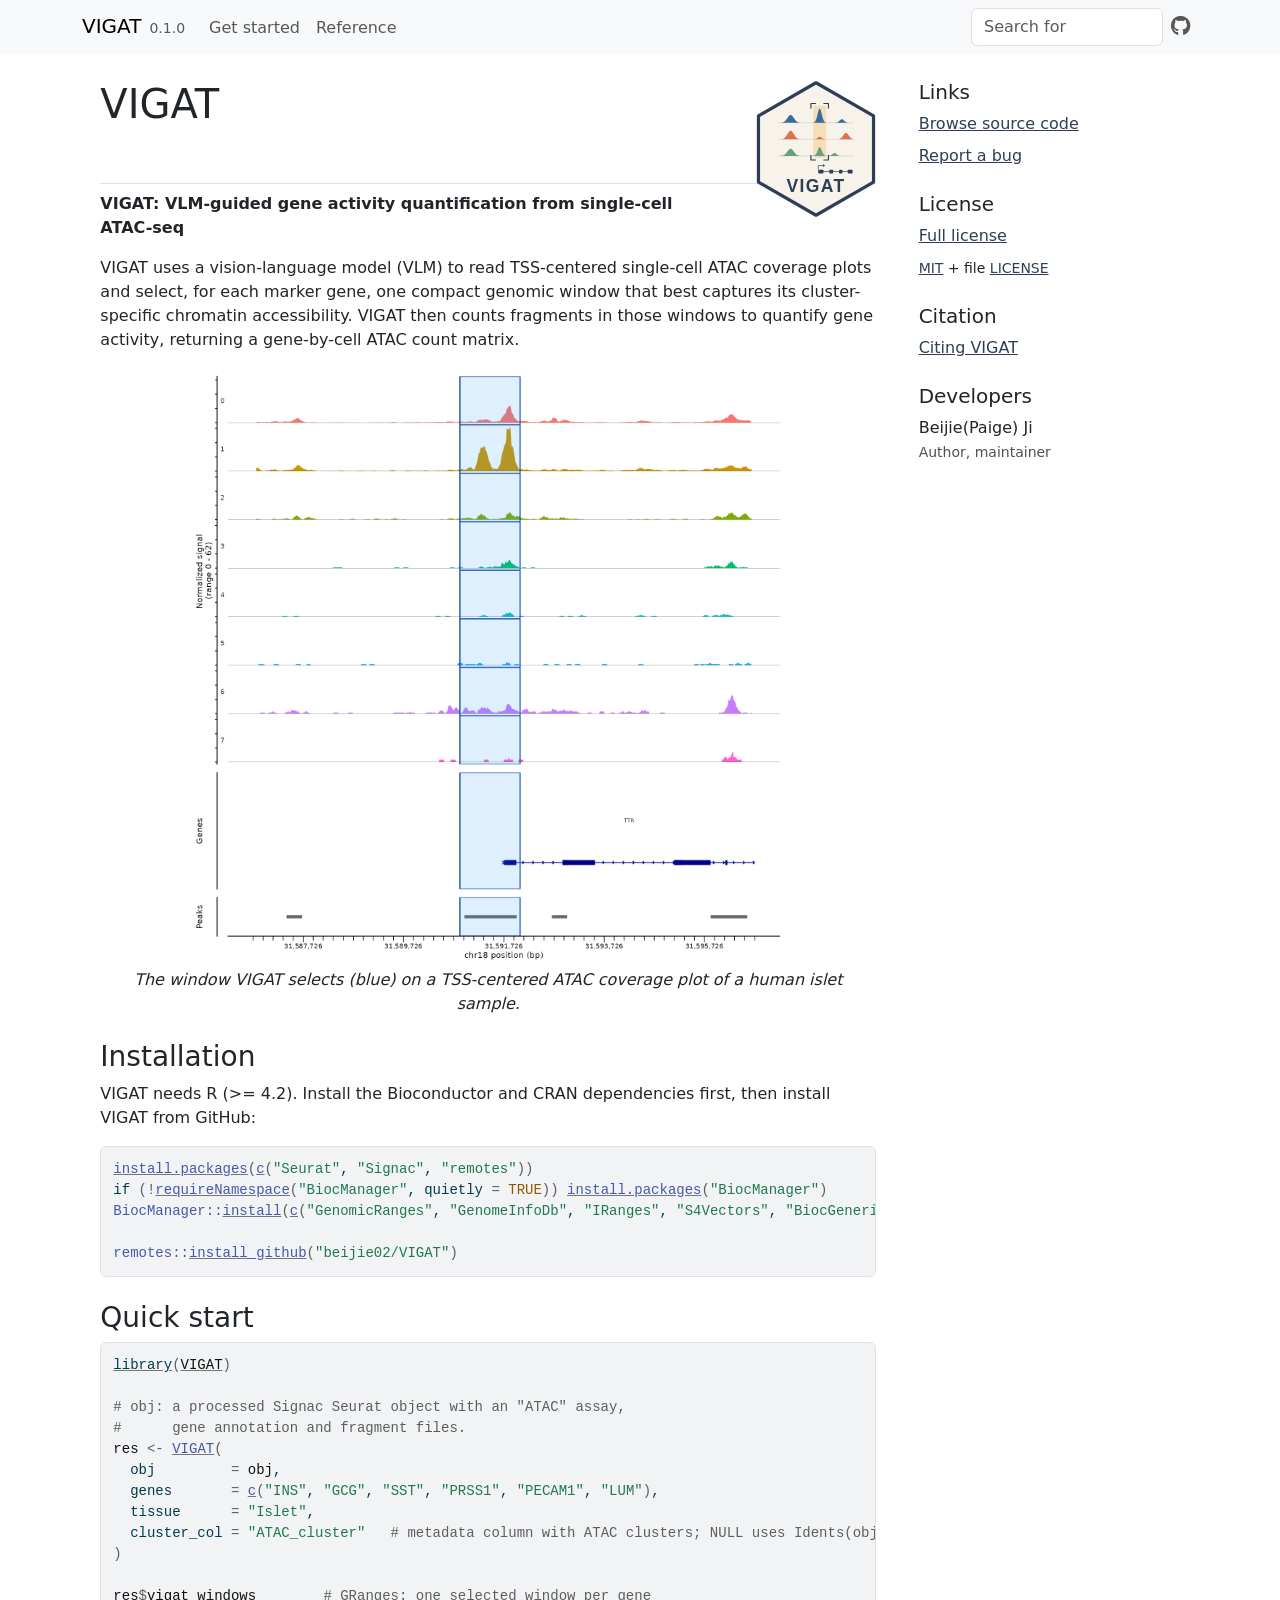
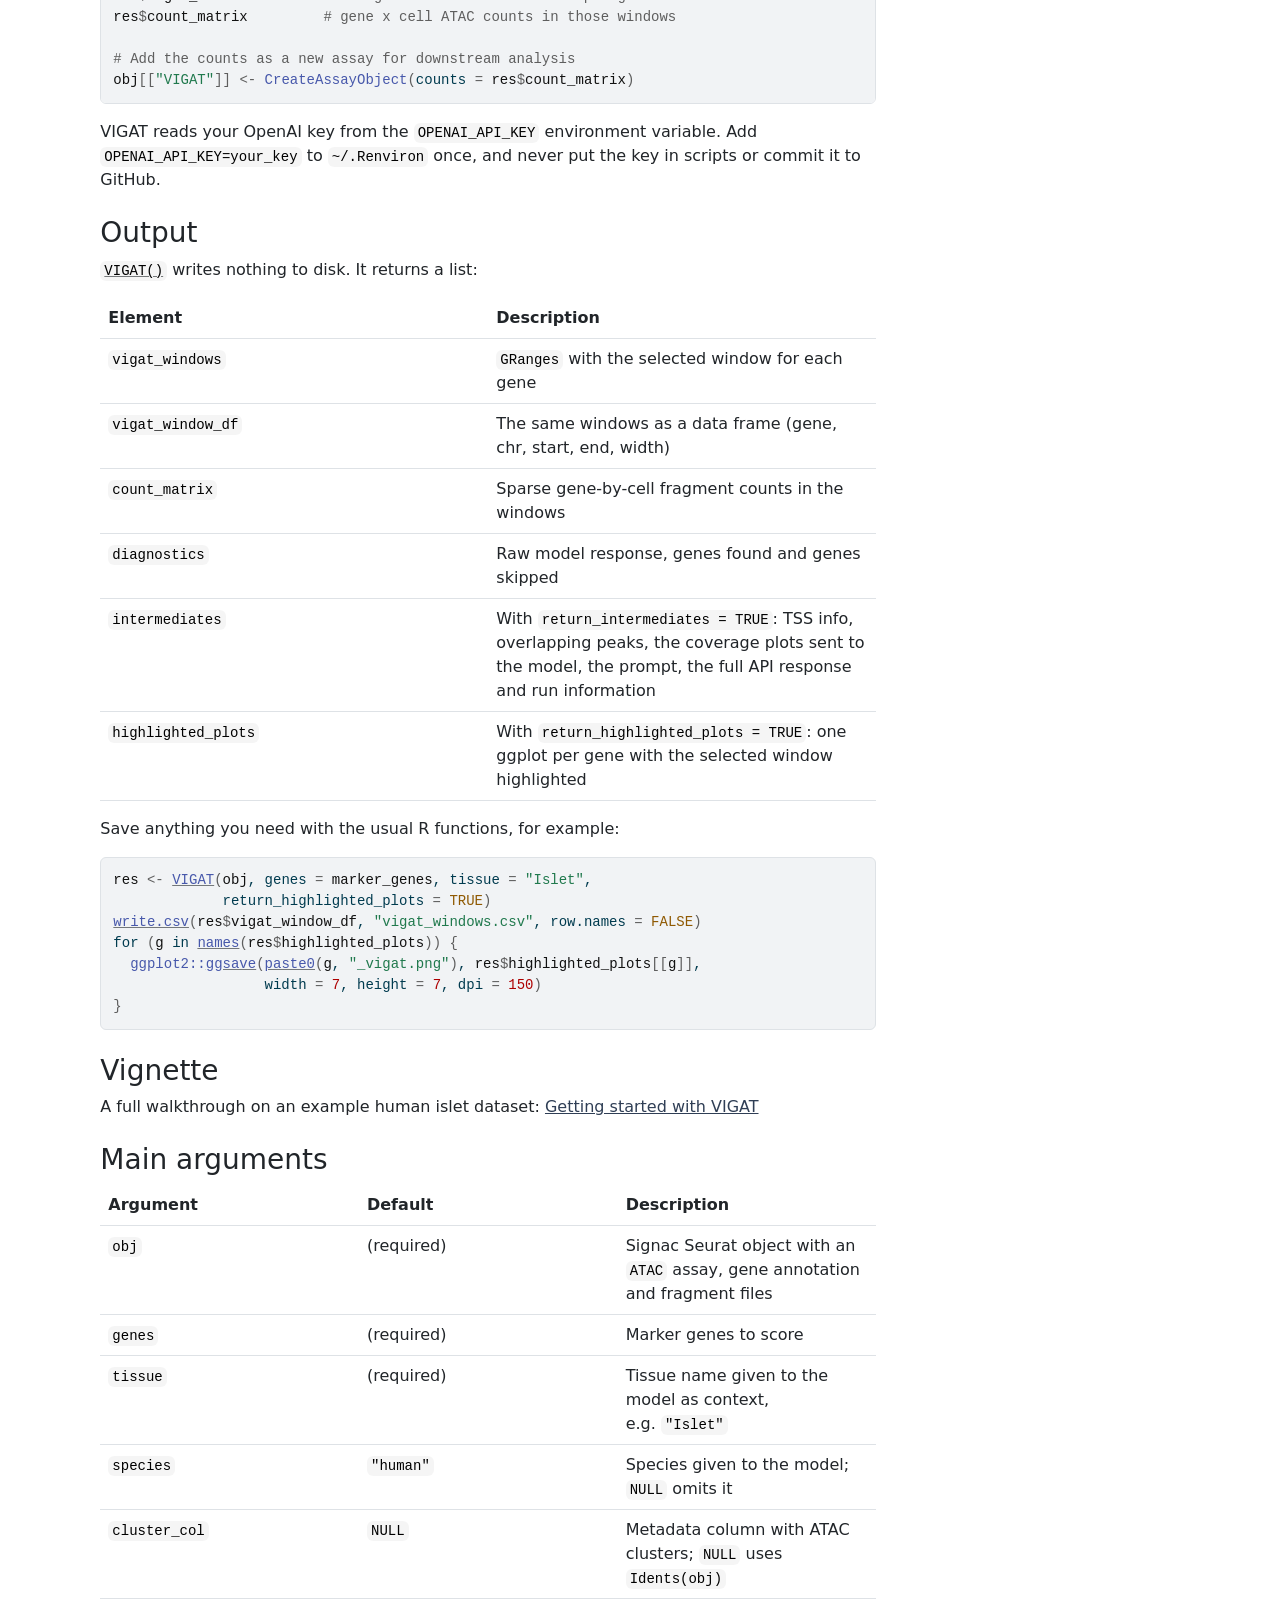
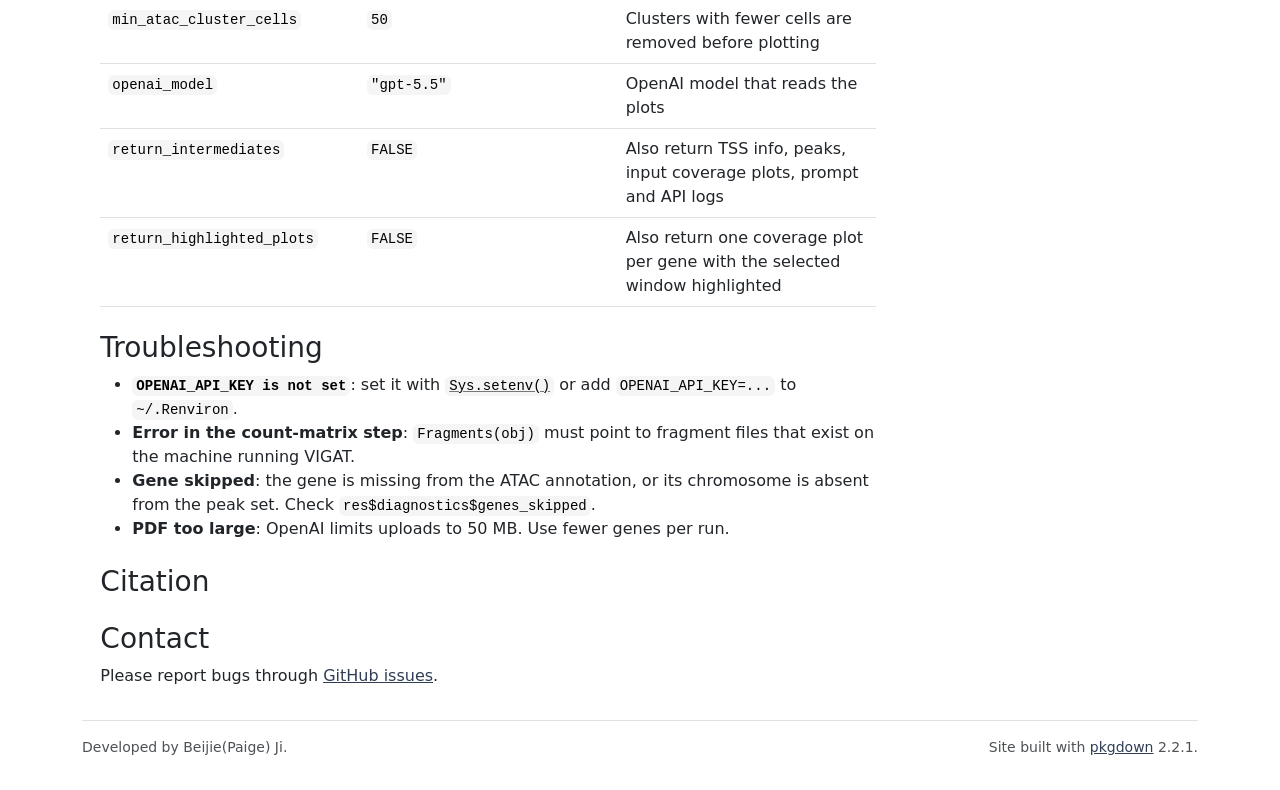
==== commit fbca0685: "Unify argument tables in README and vignette" ====
--- a/docs/index.html
+++ b/docs/index.html
@@ -168,23 +168,24 @@
 <tbody>
 <tr>
 <td><code>obj</code></td>
-<td></td>
-<td>Signac Seurat object with an <code>ATAC</code> assay, annotation and fragments</td>
+<td>(required)</td>
+<td>Signac Seurat object with an <code>ATAC</code> assay, gene annotation and fragment files</td>
 </tr>
 <tr>
 <td><code>genes</code></td>
-<td></td>
+<td>(required)</td>
 <td>Marker genes to score</td>
 </tr>
 <tr>
 <td><code>tissue</code></td>
-<td></td>
-<td>Tissue name passed to the model (improves accuracy)</td>
+<td>(required)</td>
+<td>Tissue name given to the model as context, e.g. <code>"Islet"</code>
+</td>
 </tr>
 <tr>
 <td><code>species</code></td>
 <td><code>"human"</code></td>
-<td>Species passed to the model; <code>NULL</code> to omit</td>
+<td>Species given to the model; <code>NULL</code> omits it</td>
 </tr>
 <tr>
 <td><code>cluster_col</code></td>
@@ -195,12 +196,12 @@
 <tr>
 <td><code>min_atac_cluster_cells</code></td>
 <td><code>50</code></td>
-<td>Clusters smaller than this are dropped before plotting</td>
+<td>Clusters with fewer cells are removed before plotting</td>
 </tr>
 <tr>
 <td><code>openai_model</code></td>
 <td><code>"gpt-5.5"</code></td>
-<td>OpenAI model used to read the plots</td>
+<td>OpenAI model that reads the plots</td>
 </tr>
 <tr>
 <td><code>return_intermediates</code></td>
@@ -210,7 +211,7 @@
 <tr>
 <td><code>return_highlighted_plots</code></td>
 <td><code>FALSE</code></td>
-<td>Also return coverage plots with the selected window highlighted</td>
+<td>Also return one coverage plot per gene with the selected window highlighted</td>
 </tr>
 </tbody>
 </table>
@@ -268,7 +269,7 @@
 <div class="developers">
 <h2 data-toc-skip>Developers</h2>
 <ul class="list-unstyled">
-<li>Beijie (Paige) Ji <br><small class="roles"> Author, maintainer </small>   </li>
+<li>Beijie(Paige) Ji <br><small class="roles"> Author, maintainer </small>   </li>
 </ul>
 </div>
 
@@ -279,7 +280,7 @@
 
 
     <footer><div class="pkgdown-footer-left">
-  <p>Developed by Beijie (Paige) Ji.</p>
+  <p>Developed by Beijie(Paige) Ji.</p>
 </div>
 
 <div class="pkgdown-footer-right">
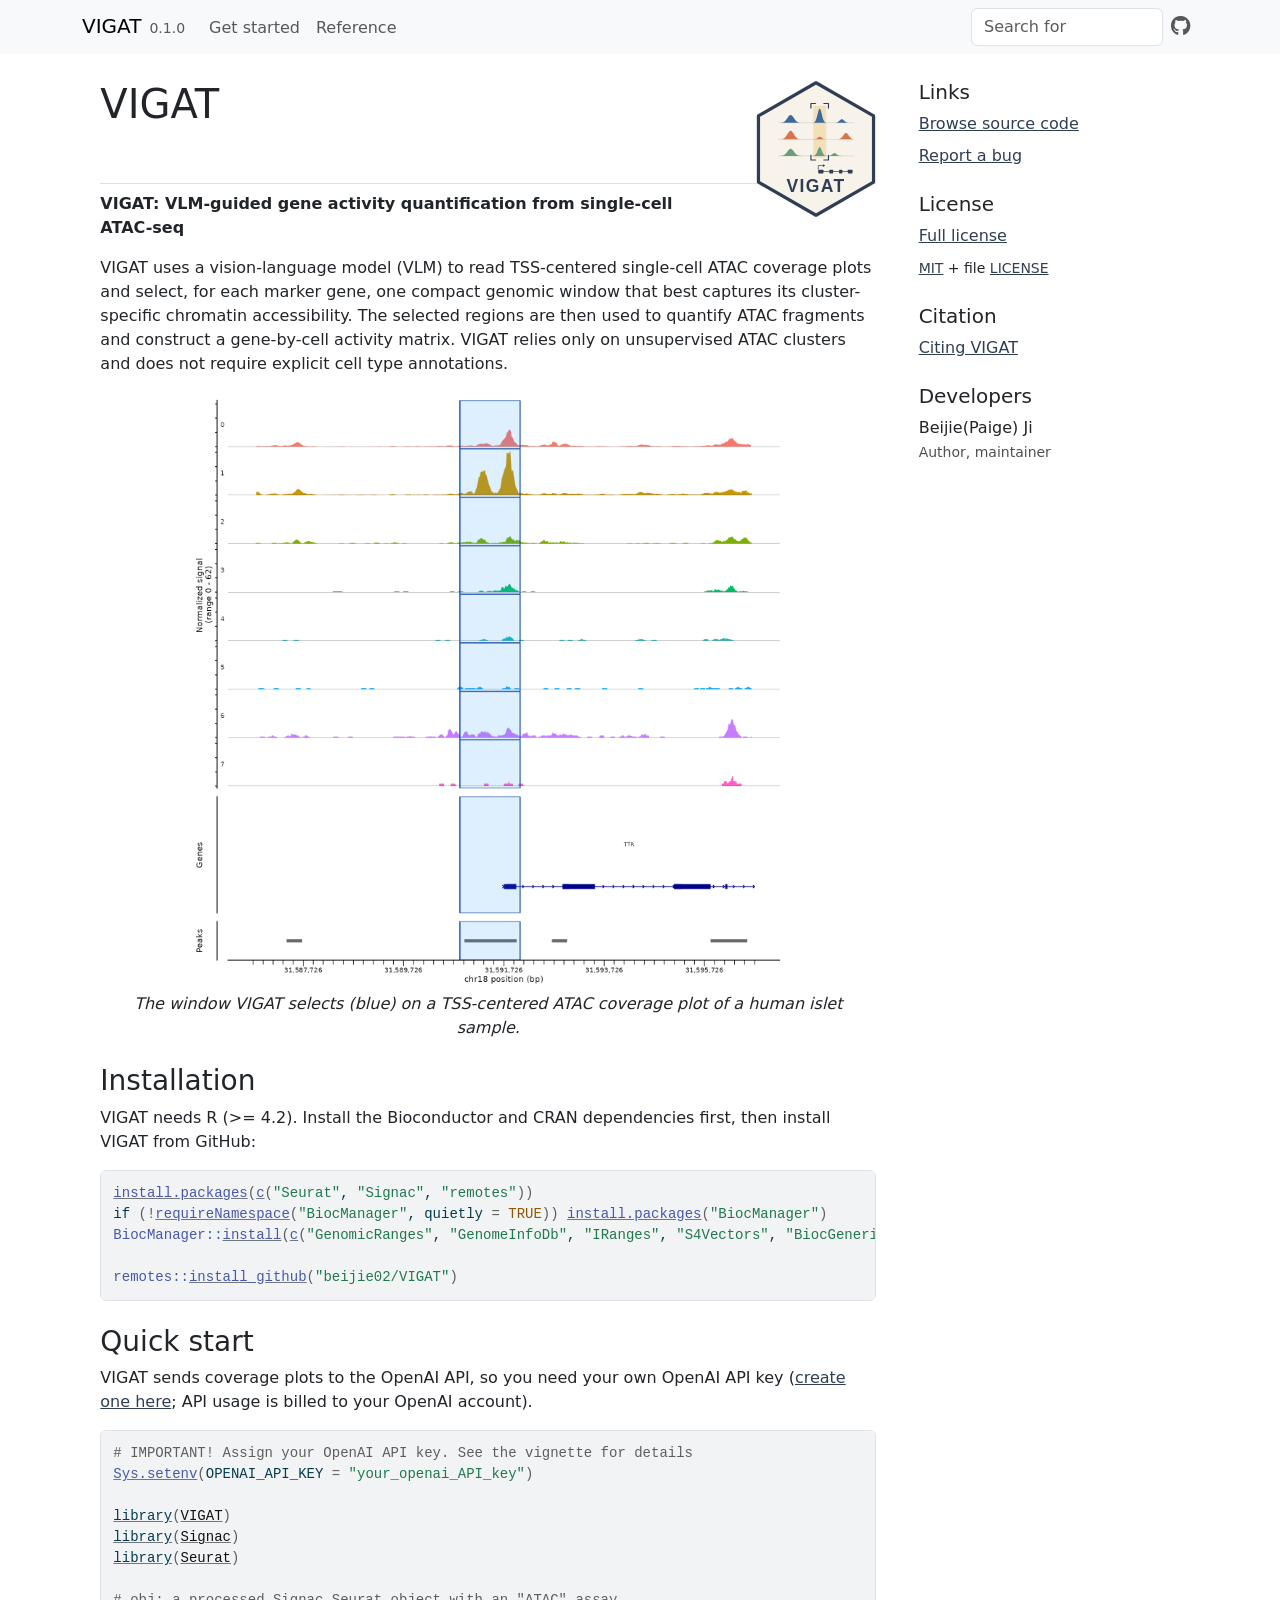
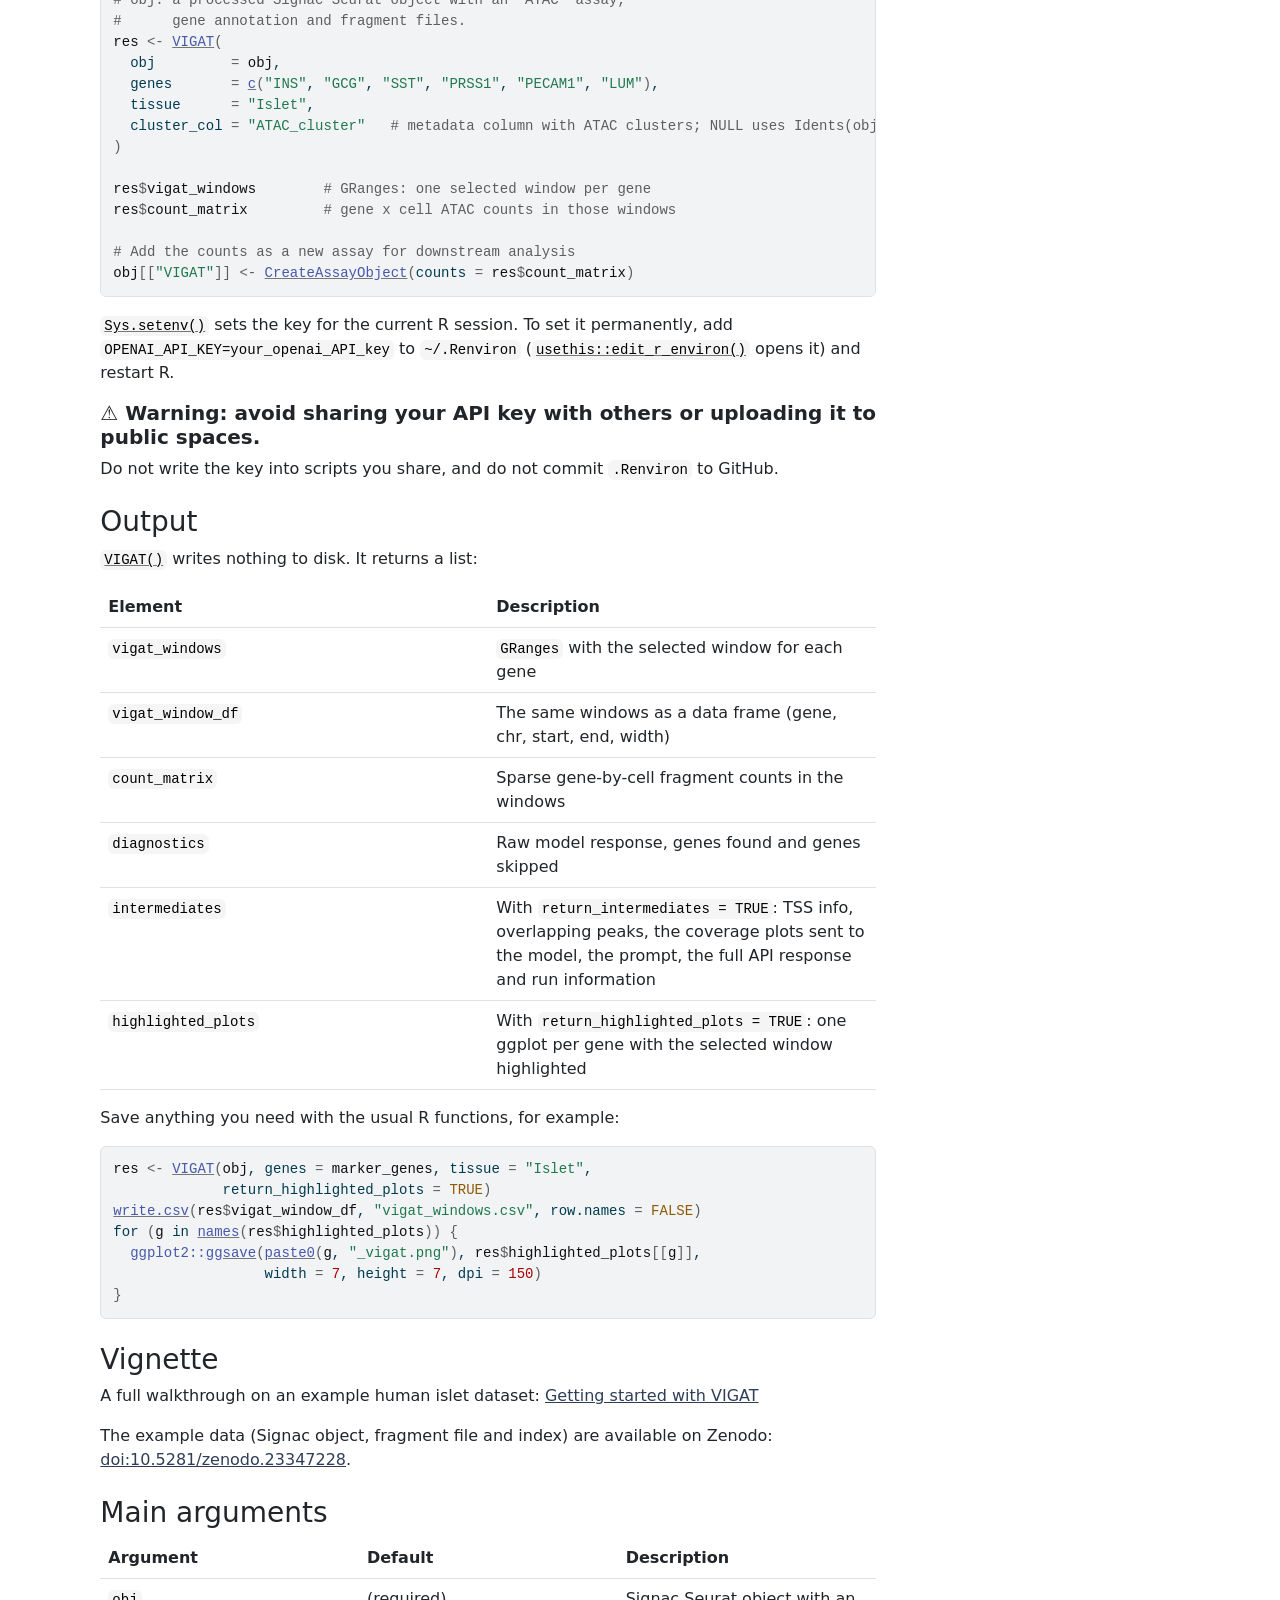
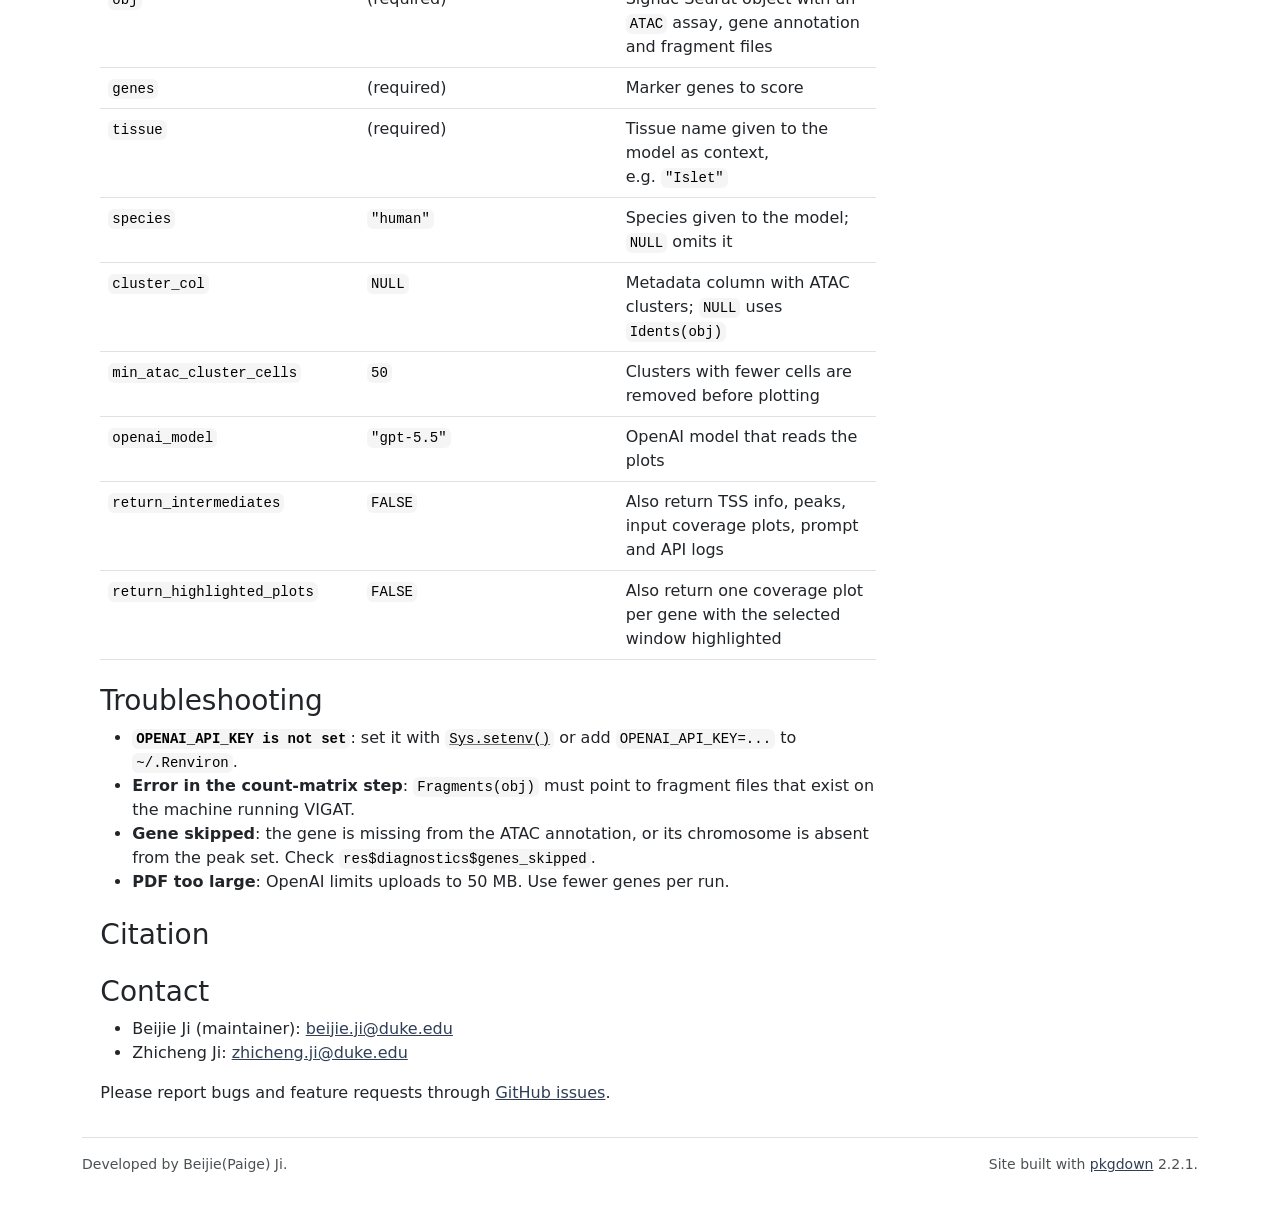
==== commit b5a5e5ab: "Move example data to Zenodo; add API key setup and gene activity matrix description" ====
--- a/docs/index.html
+++ b/docs/index.html
@@ -58,7 +58,7 @@
 </h1>
 </div>
 <p><strong>VIGAT: VLM-guided gene activity quantification from single-cell ATAC-seq</strong></p>
-<p>VIGAT uses a vision-language model (VLM) to read TSS-centered single-cell ATAC coverage plots and select, for each marker gene, one compact genomic window that best captures its cluster-specific chromatin accessibility. VIGAT then counts fragments in those windows to quantify gene activity, returning a gene-by-cell ATAC count matrix.</p>
+<p>VIGAT uses a vision-language model (VLM) to read TSS-centered single-cell ATAC coverage plots and select, for each marker gene, one compact genomic window that best captures its cluster-specific chromatin accessibility. The selected regions are then used to quantify ATAC fragments and construct a gene-by-cell activity matrix. VIGAT relies only on unsupervised ATAC clusters and does not require explicit cell type annotations.</p>
 <p align="center">
 <img src="reference/figures/vigat_example.png" width="600"><br><em>The window VIGAT selects (blue) on a TSS-centered ATAC coverage plot of a human islet sample.</em>
 </p>
@@ -76,8 +76,14 @@
 <div class="section level2">
 <h2 id="quick-start">Quick start<a class="anchor" aria-label="anchor" href="#quick-start"></a>
 </h2>
+<p>VIGAT sends coverage plots to the OpenAI API, so you need your own OpenAI API key (<a href="https://platform.openai.com/api-keys" class="external-link">create one here</a>; API usage is billed to your OpenAI account).</p>
 <div class="sourceCode" id="cb2"><pre class="downlit sourceCode r">
-<code class="sourceCode R"><span><span class="kw"><a href="https://rdrr.io/r/base/library.html" class="external-link">library</a></span><span class="op">(</span><span class="va"><a href="https://github.com/beijie02/VIGAT" class="external-link">VIGAT</a></span><span class="op">)</span></span>
+<code class="sourceCode R"><span><span class="co"># IMPORTANT! Assign your OpenAI API key. See the vignette for details</span></span>
+<span><span class="fu"><a href="https://rdrr.io/r/base/Sys.setenv.html" class="external-link">Sys.setenv</a></span><span class="op">(</span>OPENAI_API_KEY <span class="op">=</span> <span class="st">"your_openai_API_key"</span><span class="op">)</span></span>
+<span></span>
+<span><span class="kw"><a href="https://rdrr.io/r/base/library.html" class="external-link">library</a></span><span class="op">(</span><span class="va"><a href="https://github.com/beijie02/VIGAT" class="external-link">VIGAT</a></span><span class="op">)</span></span>
+<span><span class="kw"><a href="https://rdrr.io/r/base/library.html" class="external-link">library</a></span><span class="op">(</span><span class="va"><a href="https://github.com/stuart-lab/signac" class="external-link">Signac</a></span><span class="op">)</span></span>
+<span><span class="kw"><a href="https://rdrr.io/r/base/library.html" class="external-link">library</a></span><span class="op">(</span><span class="va"><a href="https://satijalab.org/seurat" class="external-link">Seurat</a></span><span class="op">)</span></span>
 <span></span>
 <span><span class="co"># obj: a processed Signac Seurat object with an "ATAC" assay,</span></span>
 <span><span class="co">#      gene annotation and fragment files.</span></span>
@@ -92,8 +98,13 @@
 <span><span class="va">res</span><span class="op">$</span><span class="va">count_matrix</span>         <span class="co"># gene x cell ATAC counts in those windows</span></span>
 <span></span>
 <span><span class="co"># Add the counts as a new assay for downstream analysis</span></span>
-<span><span class="va">obj</span><span class="op">[[</span><span class="st">"VIGAT"</span><span class="op">]</span><span class="op">]</span> <span class="op">&lt;-</span> <span class="fu">CreateAssayObject</span><span class="op">(</span>counts <span class="op">=</span> <span class="va">res</span><span class="op">$</span><span class="va">count_matrix</span><span class="op">)</span></span></code></pre></div>
-<p>VIGAT reads your OpenAI key from the <code>OPENAI_API_KEY</code> environment variable. Add <code>OPENAI_API_KEY=your_key</code> to <code>~/.Renviron</code> once, and never put the key in scripts or commit it to GitHub.</p>
+<span><span class="va">obj</span><span class="op">[[</span><span class="st">"VIGAT"</span><span class="op">]</span><span class="op">]</span> <span class="op">&lt;-</span> <span class="fu"><a href="https://satijalab.github.io/seurat-object/reference/CreateAssayObject.html" class="external-link">CreateAssayObject</a></span><span class="op">(</span>counts <span class="op">=</span> <span class="va">res</span><span class="op">$</span><span class="va">count_matrix</span><span class="op">)</span></span></code></pre></div>
+<p><code><a href="https://rdrr.io/r/base/Sys.setenv.html" class="external-link">Sys.setenv()</a></code> sets the key for the current R session. To set it permanently, add <code>OPENAI_API_KEY=your_openai_API_key</code> to <code>~/.Renviron</code> (<code><a href="https://usethis.r-lib.org/reference/edit.html" class="external-link">usethis::edit_r_environ()</a></code> opens it) and restart R.</p>
+<div class="section level3">
+<h3 id="warning-warning-avoid-sharing-your-api-key-with-others-or-uploading-it-to-public-spaces">⚠️ Warning: avoid sharing your API key with others or uploading it to public spaces.<a class="anchor" aria-label="anchor" href="#warning-warning-avoid-sharing-your-api-key-with-others-or-uploading-it-to-public-spaces"></a>
+</h3>
+<p>Do not write the key into scripts you share, and do not commit <code>.Renviron</code> to GitHub.</p>
+</div>
 </div>
 <div class="section level2">
 <h2 id="output">Output<a class="anchor" aria-label="anchor" href="#output"></a>
@@ -150,6 +161,7 @@
 <h2 id="vignette">Vignette<a class="anchor" aria-label="anchor" href="#vignette"></a>
 </h2>
 <p>A full walkthrough on an example human islet dataset: <a href="https://beijie02.github.io/VIGAT/articles/VIGAT.html">Getting started with VIGAT</a></p>
+<p>The example data (Signac object, fragment file and index) are available on Zenodo: <a href="https://doi.org/10.5281/zenodo.23347228" class="external-link">doi:10.5281/zenodo.23347228</a>.</p>
 </div>
 <div class="section level2">
 <h2 id="main-arguments">Main arguments<a class="anchor" aria-label="anchor" href="#main-arguments"></a>
@@ -238,8 +250,13 @@
 <div class="section level2">
 <h2 id="contact">Contact<a class="anchor" aria-label="anchor" href="#contact"></a>
 </h2>
-<!-- TODO: authors and maintainer. -->
-<p>Please report bugs through <a href="https://github.com/beijie02/VIGAT/issues" class="external-link">GitHub issues</a>.</p>
+<ul>
+<li>Beijie Ji (maintainer): <a href="mailto:beijie.ji@duke.edu" class="email">beijie.ji@duke.edu</a>
+</li>
+<li>Zhicheng Ji: <a href="mailto:zhicheng.ji@duke.edu" class="email">zhicheng.ji@duke.edu</a>
+</li>
+</ul>
+<p>Please report bugs and feature requests through <a href="https://github.com/beijie02/VIGAT/issues" class="external-link">GitHub issues</a>.</p>
 </div>
 </div>
   </main><aside class="col-md-3"><div class="links">
